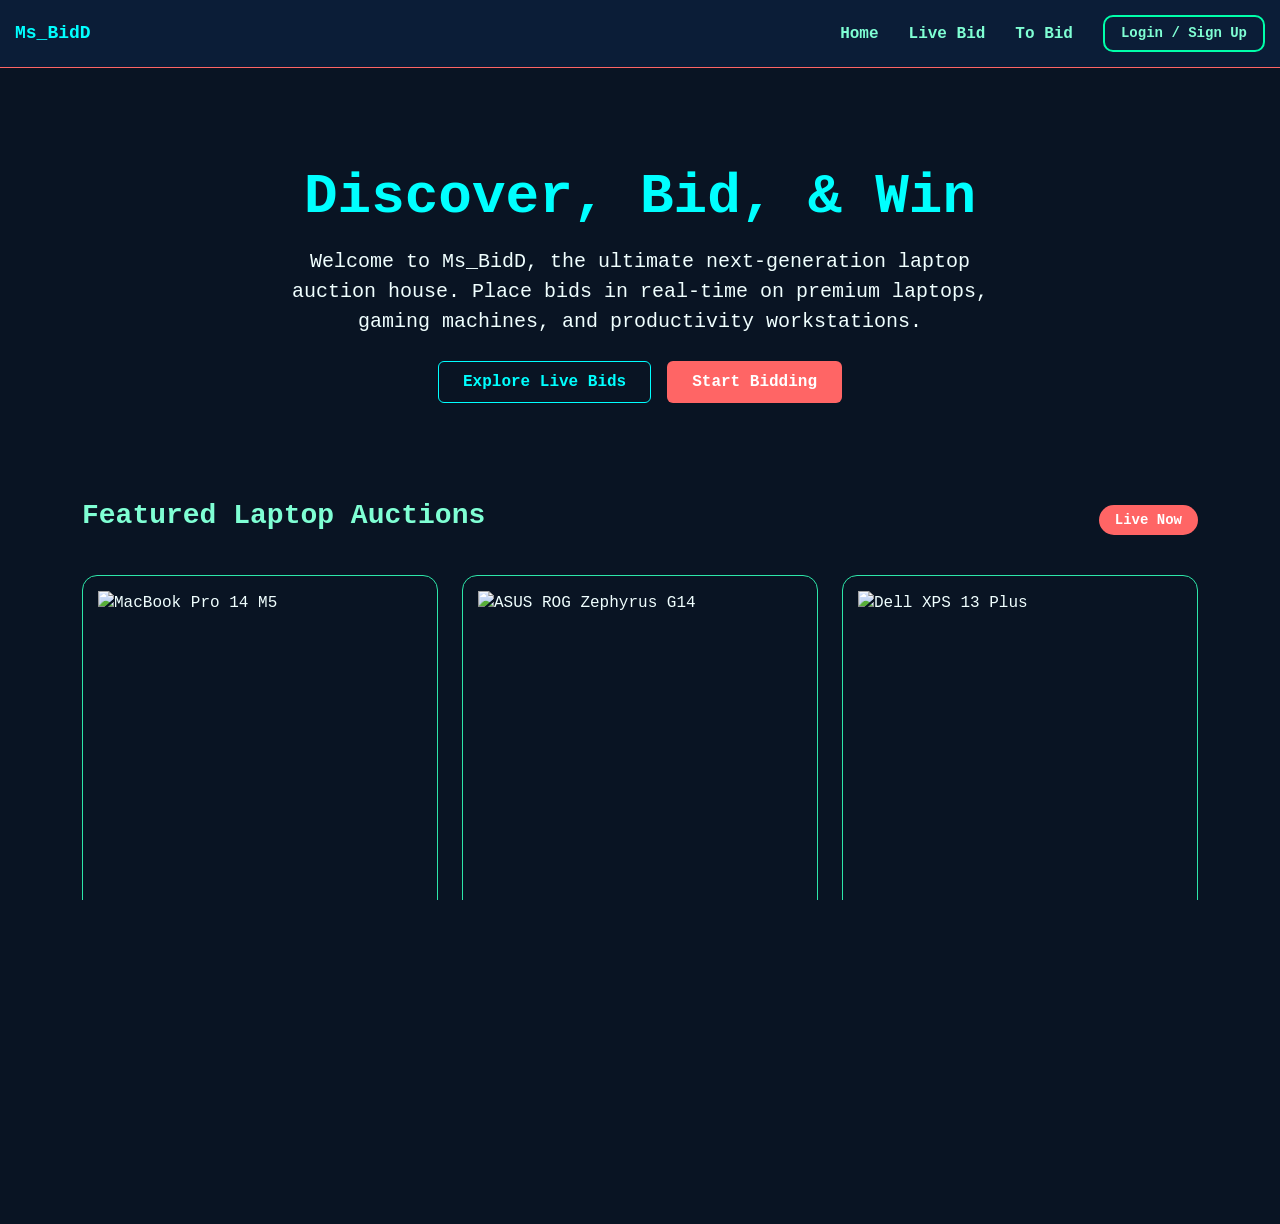
==== index.html @ 446190b3 "Update ms_bid website" ====
<!doctype html>
<html lang="en">
  <head>
    <meta charset="UTF-8" />
    <meta name="viewport" content="width=device-width, initial-scale=1.0" />

    <link
      href="https://cdn.jsdelivr.net/npm/bootstrap@5.3.3/dist/css/bootstrap.min.css"
      rel="stylesheet"
    />
    <script src="https://cdn.jsdelivr.net/npm/bootstrap@5.3.3/dist/js/bootstrap.bundle.min.js"></script>
    
    <link
      rel="stylesheet"
      href="https://cdn.jsdelivr.net/npm/bootstrap-icons@1.11.1/font/bootstrap-icons.css"
    />
    <link
      href="https://unpkg.com/boxicons@2.1.4/css/boxicons.min.css"
      rel="stylesheet"
    />
    
    <link rel="stylesheet" href="style.css" />
    <title>Ms_BidD - Home</title>
  </head>
  <body>
    
    <div class="header">
      <div class="logo">Ms_BidD</div>
      <div class="nav">
        <a href="index.html">Home</a>
        <a href="liveBid.html">Live Bid</a>
        <a href="toBid.html">To Bid</a>
        <a href="profile.html" id="profileLink" style="display: none;">Profile</a>
        <button class="auth-action-btn" id="authBtn" data-bs-toggle="modal" data-bs-target="#authModal">Login / Sign Up</button>
      </div>
    </div>

    <div class="container text-center my-5 py-5">
      <div class="row justify-content-center">
        <div class="col-md-8">
          <h1 class="display-4 fw-bold mb-3" style="color: aqua;">Discover, Bid, & Win</h1>
          <p class="lead mb-4 text-light-50" style="font-weight: 500;">
            Welcome to Ms_BidD, the ultimate next-generation laptop auction house. Place bids in real-time on premium laptops, gaming machines, and productivity workstations.
          </p>
          <div class="d-flex justify-content-center gap-3">
            <a href="liveBid.html" class="btn btn-outline-info px-4 py-2 fw-bold" style="border-color: aqua; color: aqua;">Explore Live Bids</a>
            <a href="toBid.html" class="btn px-4 py-2 fw-bold" style="background-color: #ff6565; color: white;">Start Bidding</a>
          </div>
        </div>
      </div>
    </div>

    <div class="container my-5">
      <div class="d-flex justify-content-between align-items-center mb-4">
        <h2 class="h3 fw-bold" style="color: aquamarine;">Featured Laptop Auctions</h2>
        <span class="badge rounded-pill px-3 py-2" style="background-color: #ff6565; font-size: 14px;">Live Now</span>
      </div>

      <div class="row g-4 featured-auction-grid">
        <div class="col-md-4">
          <div class="biddingCard">
            <img src="https://i.pinimg.com/736x/dd/6b/e4/dd6be478c7fcd08d5438c5f512577419.jpg" alt="MacBook Pro 14 M5">
            <div class="p-2">
              <h4 class="mt-3 text-white h5">MacBook Pro 14 M5</h4>
              <p class="text-muted small">1000GB SSD | 24GB RAM | By MSBIDD</p>
              <div class="d-flex justify-content-between align-items-center mt-3">
                <div>
                  <span class="text-secondary small d-block">Current Bid</span>
                  <strong style="color: rgb(45, 230, 169); font-size: 1.2rem;">$1,850</strong>
                </div>
                <div class="btninfo p-0">
                  <button onclick="location.href='toBid.html'" style="width: 100px;">Bid Now</button>
                </div>
              </div>
            </div>
          </div>
        </div>

        <div class="col-md-4">
          <div class="biddingCard">
            <img src="https://images.unsplash.com/photo-1496181133206-80ce9b88a853?auto=format&fit=crop&w=900&q=80" alt="ASUS ROG Zephyrus G14">
            <div class="p-2">
              <h4 class="mt-3 text-white h5">ASUS ROG Zephyrus G14</h4>
              <p class="text-muted small">1TB SSD | 32GB RAM | RTX 4070 | By GameHub</p>
              <div class="d-flex justify-content-between align-items-center mt-3">
                <div>
                  <span class="text-secondary small d-block">Current Bid</span>
                  <strong style="color: rgb(45, 230, 169); font-size: 1.2rem;">$1,450</strong>
                </div>
                <div class="btninfo p-0">
                  <button onclick="location.href='toBid.html'" style="width: 100px;">Bid Now</button>
                </div>
              </div>
            </div>
          </div>
        </div>

        <div class="col-md-4">
          <div class="biddingCard">
            <img src="https://images.unsplash.com/photo-1517336714731-489689fd1ca8?auto=format&fit=crop&w=900&q=80" alt="Dell XPS 13 Plus">
            <div class="p-2">
              <h4 class="mt-3 text-white h5">Dell XPS 13 Plus</h4>
              <p class="text-muted small">512GB SSD | 16GB RAM | OLED Touch | By TechVault</p>
              <div class="d-flex justify-content-between align-items-center mt-3">
                <div>
                  <span class="text-secondary small d-block">Current Bid</span>
                  <strong style="color: rgb(45, 230, 169); font-size: 1.2rem;">$980</strong>
                </div>
                <div class="btninfo p-0">
                  <button onclick="location.href='toBid.html'" style="width: 100px;">Bid Now</button>
                </div>
              </div>
            </div>
          </div>
        </div>
      </div>
    </div>

    <div class="modal fade" id="authModal" tabindex="-1" aria-labelledby="authModalLabel" aria-hidden="true">
      <div class="modal-dialog modal-dialog-centered">
        <div class="modal-content custom-auth-modal">
          <div class="modal-header border-0 pb-0">
            <ul class="nav nav-tabs w-100 structured-auth-tabs" id="authTabs" role="tablist">
              <li class="nav-item w-50 text-center" role="presentation">
                <button class="nav-link active w-100" id="login-tab" data-bs-toggle="tab" data-bs-target="#login-panel" type="button" role="tab">Login</button>
              </li>
              <li class="nav-item w-50 text-center" role="presentation">
                <button class="nav-link w-100" id="signup-tab" data-bs-toggle="tab" data-bs-target="#signup-panel" type="button" role="tab">Sign Up</button>
              </li>
            </ul>
            <button type="button" class="btn-close btn-close-white ms-auto" data-bs-close="modal" aria-label="Close" style="margin-top: -15px;"></button>
          </div>
          
          <div class="modal-body pt-4">
            <div class="tab-content" id="authTabsContent">
              
              <div class="tab-pane fade show active" id="login-panel" role="tabpanel">
                <form id="loginForm">
                  <div class="mb-3">
                    <label class="form-label small text-secondary fw-bold">USERNAME</label>
                    <input type="text" id="loginUser" class="form-control auth-input" placeholder="Enter username" required>
                  </div>
                  <div class="mb-4">
                    <label class="form-label small text-secondary fw-bold">PASSWORD</label>
                    <input type="password" id="loginPass" class="form-control auth-input" placeholder="Enter password" required>
                  </div>
                  <button type="submit" class="w-100 auth-submit-btn">ACCESS DASHBOARD</button>
                </form>
              </div>
              
              <div class="tab-pane fade" id="signup-panel" role="tabpanel">
                <form id="signupForm">
                  <div class="mb-3">
                    <label class="form-label small text-secondary fw-bold">CHOOSE USERNAME</label>
                    <input type="text" id="signupUser" class="form-control auth-input" placeholder="Create username" required>
                  </div>
                  <div class="mb-3">
                    <label class="form-label small text-secondary fw-bold">EMAIL ADDRESS</label>
                    <input type="email" id="signupEmail" class="form-control auth-input" placeholder="name@example.com" required>
                  </div>
                  <div class="mb-4">
                    <label class="form-label small text-secondary fw-bold">CREATE PASSWORD</label>
                    <input type="password" id="signupPass" class="form-control auth-input" placeholder="Min. 6 characters" required>
                  </div>
                  <button type="submit" class="w-100 auth-submit-btn" style="background-color: #ff6565; border-color: #ff6565;">CREATE ACCOUNT</button>
                </form>
              </div>

            </div>
          </div>
        </div>
      </div>
    </div>

    <div class="container text-center text-muted my-5 pt-5 border-top border-secondary">
      <p class="small">&copy; 2026 Ms_BidD Inc. Built with passion by a CS Innovator.</p>
    </div>

    <script>
      document.addEventListener("DOMContentLoaded", () => {
        const authBtn = document.getElementById("authBtn");
        const profileLink = document.getElementById("profileLink");
        const loginForm = document.getElementById("loginForm");
        const signupForm = document.getElementById("signupForm");
        const getUsersDB = () => JSON.parse(localStorage.getItem("usersDB")) || [];
        function updateUI() {
          const loggedInUser = localStorage.getItem("loggedInUser");
          if (loggedInUser) {
            authBtn.innerText = `Logout (${loggedInUser})`;
            authBtn.removeAttribute("data-bs-toggle");
            authBtn.style.borderColor = "#ff6565";
            authBtn.style.color = "#ff6565";
            profileLink.style.display = "flex";
          } else {
            authBtn.innerText = "Login / Sign Up";
            authBtn.setAttribute("data-bs-toggle", "modal");
            authBtn.style.borderColor = "rgb(0, 255, 170)";
            authBtn.style.color = "aquamarine";
            profileLink.style.display = "none";
          }
        }
        authBtn.addEventListener("click", (e) => {
          if (localStorage.getItem("loggedInUser")) {
            e.preventDefault();
            localStorage.removeItem("loggedInUser");
            alert("Logged out successfully!");
            window.location.reload();
          }
        });
        signupForm.addEventListener("submit", (e) => {
          e.preventDefault();
          const username = document.getElementById("signupUser").value.trim();
          const email = document.getElementById("signupEmail").value.trim();
          const password = document.getElementById("signupPass").value;

          const db = getUsersDB();
          if (db.some(user => user.username.toLowerCase() === username.toLowerCase())) {
            alert("Error: Username is already taken!");
            return;
          }
          db.push({ username, email, password });
          localStorage.setItem("usersDB", JSON.stringify(db));

          alert("Account created successfully! Switching to Login tab.");
          signupForm.reset();
          const loginTabTrigger = new bootstrap.Tab(document.getElementById('login-tab'));
          loginTabTrigger.show();
        });
        loginForm.addEventListener("submit", (e) => {
          e.preventDefault();
          const username = document.getElementById("loginUser").value.trim();
          const password = document.getElementById("loginPass").value;

          const db = getUsersDB();
          const userMatch = db.find(user => user.username.toLowerCase() === username.toLowerCase() && user.password === password);

          if (userMatch) {
            localStorage.setItem("loggedInUser", userMatch.username);
            alert(`Welcome back, ${userMatch.username}!`);
            const modalEl = document.getElementById('authModal');
            const modalInstance = bootstrap.Modal.getInstance(modalEl);
            modalInstance.hide();
            
            updateUI();
          } else {
            alert("Invalid username or password credentials. Please try again.");
          }
        });
        updateUI();
      });
      //npx localtunnel --port 5500: use this to get the ip address and paste it into the link
    </script>
  </body>
</html>
---- style.css ----
* {
    font-family: 'Courier New', Courier, monospace;
    margin: 0;
    padding: 0;
    box-sizing: border-box;
}

.card {
    background-color: transparent !important;
    border: none !important;
    box-shadow: none !important;
}

body, html {
    background-color: rgb(9, 20, 35);
    color: azure;
    overflow-y: auto;
    height: 100%;
    overflow-x: hidden;
}

.header {
    position: sticky;
    top: 0;
    z-index: 1000;
    display: flex;
    justify-content: space-between;
    align-items: center; 
    padding: 15px;
    background-color: #0b1d37;
    border-bottom: #ff6565 1px solid; 
}


.nav {
    display: flex;
    flex-direction: row;
    align-items: center;
}

.nav a {
    display: flex;
    padding-left: 15px;
    padding-right: 15px;
    color: aquamarine;
    text-decoration: none;
    transition: color 0.5s;
    font-size: 16px;
    font-weight: 800;
}

.nav a:hover {
    color: #ff6565;
}

.logo {
    color: aqua;
    font-weight: 900;
    font-size: 18px;
}

.liveAution p {
    width: 15%;
    font-weight: 800;
    font-size: 12px;
    color: #ff6565;
    border: 3px #ff6565 solid;
    border-radius: 15px;
    padding: 5px;
    text-align: center;
    text-overflow: ellipsis;
}

.visual, .detailed {
    width: 100%;
    height: auto;
    background-color: rgb(11, 29, 55);
    border-radius: 20px;
    text-align: start;
    justify-content: center;
    align-items: center;
    border: 2px solid #ff6565;
}

.detailed {
    margin-top: 15px;
    display: flex;
    justify-content: space-between;
}

.detailedInfo {
    padding: 15px;
    font-weight: 600;
}

.visual img {
    border-radius: 30px;
    padding: 20px;
    width: 100%;
    height: auto;
    max-height: 800px;
    object-fit: cover;
    transition: all 0.3s ease;
}

.visual img:hover {
    width: 90%;
}

.currentBid {
    border: #ff6565 2px solid;
    padding: 15px;
    background-color: #091423;
}   

.currentBid h3 {
    color: aquamarine;
}

.currentBid h2 {
    font-weight: 700;
    border-radius: 2px;
    padding: 5px;
    background-color: #ff6565;
}

#idk {
    padding: 20px;
}

#placingBid {
    border: #ff6565 2px solid;
    background-color: rgb(11, 29, 55);
    border-radius: 15px;
    min-height: 100vh;
    height: 100%;
}

#inputBid {
    display: flex;
    flex-direction: column;
    padding: 20px;
    border: #ff6565 1px solid;
}

#forBid input {
    background-color: rgb(9, 20, 35);
    border: #ff6565 1px solid;
    height: 5vh;
    width: 100%;
    border-radius: 10px;
    color: azure;
    padding: 2px;
}

input::-webkit-outer-spin-button,
input::-webkit-inner-spin-button {
    -webkit-appearance: none;
    margin: 0;
}

input[type=number] {
    -moz-appearance: textfield;
}

#forBid {
    display: flex;
    justify-content: space-between;
    gap: 10px;
}

#forBid button, .btninfo button {
    background-color: rgb(45, 230, 169);
    border: rgb(0, 255, 170) 1px solid;
    font-weight: 800;
    height: 5vh;
    width: 100%; 
    padding: 2px;
    border-radius: 10px;
}

#forBid button:hover, .btninfo button:hover {
    background-color: rgb(73, 140, 136);
}

.prevBid {
    padding: 20px;
}

#info {
    display: flex;
    justify-content: space-between;
    border: rgb(45, 230, 169) 1px solid;
    padding: 10px;
}

#prevAmount {
    color: rgb(45, 230, 169);
}

.biddingCard {
    margin-top: 10px;
    display: flex;
    flex-direction: column;
    border: rgb(45, 230, 169) 1px solid;
    padding: 15px;
    border-radius: 15px;
}

.biddingCard img {
    width: 100%;
    height: 300px;
    aspect-ratio: 1/1;
    object-fit: cover;
    object-position: 5%;
    transition: all 0.3s ease;
}

.featured-auction-grid .biddingCard img {
    width: 100%;
    height: 300px;
    aspect-ratio: 16/10;
    object-fit: cover;
    object-position: center;
}

.featured-auction-grid .text-muted.small {
    overflow: hidden;
    text-overflow: ellipsis;
    white-space: nowrap;
}

.btninfo {
    display: flex;
    justify-content: space-between;
    padding: 10px;
}

#containerTo {
    margin: 20px;
    display: flex;
    flex-direction: row;
    flex-wrap: wrap;
}

.displayBid {
    margin: 10px;
}

#containerTo .btninfo {
    align-items: center;
    gap: 12px;
}

#containerTo .btninfo p {
    width: 90px;
    margin: 0;
    overflow-wrap: anywhere;
}

#containerTo .btninfo button {
    flex: 1;
    min-width: 0;
}




.auth-action-btn {
    background: transparent;
    border: rgb(0, 255, 170) 2px solid;
    color: aquamarine;
    font-weight: 800;
    font-size: 14px;
    padding: 6px 16px;
    border-radius: 10px;
    cursor: pointer;
    transition: all 0.3s ease;
    margin-left: 15px;
}
.auth-action-btn:hover {
    background-color: rgba(45, 230, 169, 0.1);
    transform: translateY(-1px);
}


.custom-auth-modal {
    background-color: rgb(11, 29, 55) !important;
    border: 2px solid #ff6565 !important;
    border-radius: 20px !important;
    padding: 10px;
}


.structured-auth-tabs .nav-link {
    background: transparent !important;
    color: gray !important;
    border: none !important;
    font-weight: 800;
    font-size: 16px;
    padding-bottom: 10px;
    border-bottom: 2px solid transparent !important;
}
.structured-auth-tabs .nav-link.active {
    color: aqua !important;
    border-bottom: 2px solid aqua !important;
}


.auth-input {
    background-color: rgb(9, 20, 35) !important;
    border: 1px solid #ff6565 !important;
    border-radius: 10px !important;
    color: azure !important;
    padding: 10px 12px !important;
}
.auth-input::placeholder {
    color: rgba(240, 255, 255, 0.3);
}
.auth-input:focus {
    box-shadow: 0 0 8px rgba(0, 255, 255, 0.5) !important;
    border-color: aqua !important;
}


.auth-submit-btn {
    background-color: rgb(45, 230, 169);
    border: rgb(0, 255, 170) 1px solid;
    color: rgb(9, 20, 35);
    font-weight: 800;
    padding: 12px;
    border-radius: 10px;
    transition: all 0.3s ease;
}
.auth-submit-btn:hover {
    background-color: rgb(73, 140, 136);
    color: azure;
}



.profile-page {
    width: min(1120px, calc(100% - 32px));
    margin: 0 auto;
    padding: 36px 0 54px;
}

.profile-hero {
    display: grid;
    grid-template-columns: auto 1fr auto;
    align-items: center;
    gap: 22px;
    background-color: rgb(11, 29, 55);
    border: 1px solid rgb(45, 230, 169);
    border-radius: 15px;
    padding: 24px;
}

.profile-avatar {
    display: flex;
    align-items: center;
    justify-content: center;
    width: 86px;
    height: 86px;
    color: rgb(9, 20, 35);
    background-color: rgb(45, 230, 169);
    border: 2px solid aqua;
    border-radius: 50%;
    font-size: 28px;
    font-weight: 900;
}

.profile-heading p {
    color: #ff6565;
    font-size: 13px;
    font-weight: 900;
    letter-spacing: 1px;
    text-transform: uppercase;
}

.profile-heading h1 {
    color: aqua;
    font-size: 34px;
    font-weight: 900;
    margin: 4px 0;
}

.profile-heading span {
    color: rgba(240, 255, 255, 0.72);
    font-size: 14px;
}

.profile-action {
    color: rgb(9, 20, 35);
    background-color: rgb(45, 230, 169);
    border: 1px solid rgb(0, 255, 170);
    border-radius: 10px;
    font-weight: 900;
    min-height: 44px;
    padding: 8px 18px;
}

.profile-action:hover {
    color: azure;
    background-color: rgb(73, 140, 136);
}

.profile-stats {
    display: grid;
    grid-template-columns: repeat(4, 1fr);
    gap: 16px;
    margin: 22px 0;
}

.profile-stat-card,
.profile-panel {
    background-color: rgb(11, 29, 55);
    border: 1px solid rgba(45, 230, 169, 0.75);
    border-radius: 15px;
}

.profile-stat-card {
    padding: 18px;
}

.profile-stat-card span,
.profile-detail-row span,
.profile-bid-item span,
.profile-activity span {
    color: rgba(240, 255, 255, 0.64);
    font-size: 13px;
    font-weight: 700;
}

.profile-stat-card strong {
    display: block;
    color: rgb(45, 230, 169);
    font-size: 28px;
    line-height: 1.1;
    margin-top: 8px;
}

.profile-grid {
    display: grid;
    grid-template-columns: repeat(2, minmax(0, 1fr));
    gap: 20px;
}

.profile-panel {
    padding: 20px;
}

.profile-wide-panel {
    grid-column: 1 / -1;
}

.profile-panel-header {
    display: flex;
    justify-content: space-between;
    align-items: center;
    gap: 12px;
    border-bottom: 1px solid rgba(255, 101, 101, 0.45);
    padding-bottom: 12px;
    margin-bottom: 14px;
}

.profile-panel-header h2 {
    color: aquamarine;
    font-size: 21px;
    font-weight: 900;
}

.profile-panel-header span {
    color: azure;
    background-color: #ff6565;
    border-radius: 999px;
    font-size: 12px;
    font-weight: 900;
    padding: 5px 10px;
    white-space: nowrap;
}

.profile-detail-row,
.profile-bid-item {
    display: flex;
    justify-content: space-between;
    gap: 14px;
    border-bottom: 1px solid rgba(45, 230, 169, 0.18);
    padding: 12px 0;
}

.profile-detail-row:last-child,
.profile-bid-item:last-child {
    border-bottom: 0;
}

.profile-detail-row strong,
.profile-bid-item strong,
.profile-activity strong {
    color: azure;
}

.profile-bid-item p {
    color: rgb(45, 230, 169);
    font-weight: 900;
    margin: 0;
    white-space: nowrap;
}

.profile-activity-list {
    display: grid;
    gap: 12px;
}

.profile-activity {
    display: flex;
    align-items: flex-start;
    gap: 14px;
    background-color: rgb(9, 20, 35);
    border: 1px solid rgba(255, 101, 101, 0.4);
    border-radius: 12px;
    padding: 14px;
}

.profile-activity i {
    color: rgb(45, 230, 169);
    font-size: 22px;
    line-height: 1;
}



img {
    max-width: 100%;
}

.btninfo button,
#forBid button {
    min-height: 44px;
    height: auto;
}

#forBid input {
    min-height: 44px;
    height: auto;
    padding: 8px 12px;
}

#containerTo {
    gap: 20px;
}

#containerTo > .col-md-3 {
    flex: 0 0 calc(25% - 20px);
    max-width: calc(25% - 20px);
}

#containerTo .displayBid {
    height: 100%;
}

.featured-title-row {
    gap: 12px;
}

@media (max-width: 1199px) {
    #containerTo > .col-md-3 {
        flex-basis: calc(33.333% - 20px);
        max-width: calc(33.333% - 20px);
    }
}

@media (max-width: 991px) {
    .header {
        align-items: flex-start;
        flex-direction: column;
        gap: 12px;
    }

    .nav {
        width: 100%;
        flex-wrap: wrap;
        gap: 8px;
    }

    .nav a {
        padding: 6px 10px;
        font-size: 15px;
    }

    .auth-action-btn {
        margin-left: 0;
    }

    #containerTo > .col-md-3 {
        flex-basis: calc(50% - 20px);
        max-width: calc(50% - 20px);
    }

    #placingBid {
        min-height: auto;
    }

    .detailed {
        align-items: stretch;
        flex-direction: column;
        gap: 12px;
    }

    .currentBid {
        width: 100%;
    }

    .liveAution p {
        width: fit-content;
        min-width: 120px;
    }

    .profile-stats {
        grid-template-columns: repeat(2, 1fr);
    }

    .profile-grid {
        grid-template-columns: 1fr;
    }
}

@media (max-width: 767px) {
    .container.my-5,
    .container.text-center {
        padding-left: 18px;
        padding-right: 18px;
    }

    .display-4 {
        font-size: 2.1rem;
        line-height: 1.2;
    }

    .lead {
        font-size: 1rem;
    }

    .container.text-center .d-flex {
        flex-direction: column;
        align-items: stretch;
    }

    .container.text-center .btn {
        width: 100%;
    }

    .container.my-5 > .d-flex {
        align-items: flex-start !important;
        flex-direction: column;
    }

    .biddingCard {
        padding: 12px;
    }

    .biddingCard img {
        height: 240px;
    }

    .featured-auction-grid .biddingCard img {
        height: 240px;
    }

    #containerTo {
        margin: 14px;
        gap: 16px;
    }

    #containerTo > .col-md-3 {
        flex-basis: 100%;
        max-width: 100%;
    }

    #containerTo .displayBid {
        margin: 0;
    }

    #containerTo .btninfo {
        align-items: stretch;
        flex-direction: column;
    }

    #containerTo .btninfo p {
        width: 100%;
    }

    #idk {
        padding: 14px;
    }

    .visual,
    .detailed,
    #placingBid {
        border-radius: 14px;
    }

    .visual img {
        border-radius: 18px;
        padding: 12px;
        max-height: 420px;
    }

    .visual img:hover {
        width: 100%;
    }

    #forBid {
        flex-direction: column;
    }

    .profile-page {
        width: min(100% - 24px, 1120px);
        padding: 24px 0 40px;
    }

    .profile-hero {
        grid-template-columns: 1fr;
        justify-items: start;
        padding: 20px;
    }

    .profile-heading h1 {
        font-size: 28px;
    }

    .profile-action {
        width: 100%;
    }

    .profile-detail-row,
    .profile-bid-item {
        align-items: flex-start;
        flex-direction: column;
        gap: 4px;
    }
}

@media (max-width: 480px) {
    .header {
        padding: 12px;
    }

    .logo {
        font-size: 16px;
    }

    .nav {
        gap: 4px;
    }

    .nav a {
        font-size: 14px;
        padding: 6px 8px;
    }

    .auth-action-btn {
        width: 100%;
        padding: 8px 10px;
    }

    .display-4 {
        font-size: 1.75rem;
    }

    .biddingCard img {
        height: 210px;
    }

    .featured-auction-grid .biddingCard img {
        height: 210px;
    }

    .btninfo {
        padding: 10px 4px 2px;
    }

    #containerTo {
        margin: 12px;
    }

    .currentBid h2 {
        font-size: 1rem;
    }

    .currentBid h3 {
        font-size: 1.15rem;
    }

    .profile-stats {
        grid-template-columns: 1fr;
    }

    .profile-avatar {
        width: 72px;
        height: 72px;
        font-size: 24px;
    }

    .profile-panel {
        padding: 16px;
    }

    .profile-panel-header {
        align-items: flex-start;
        flex-direction: column;
    }
}
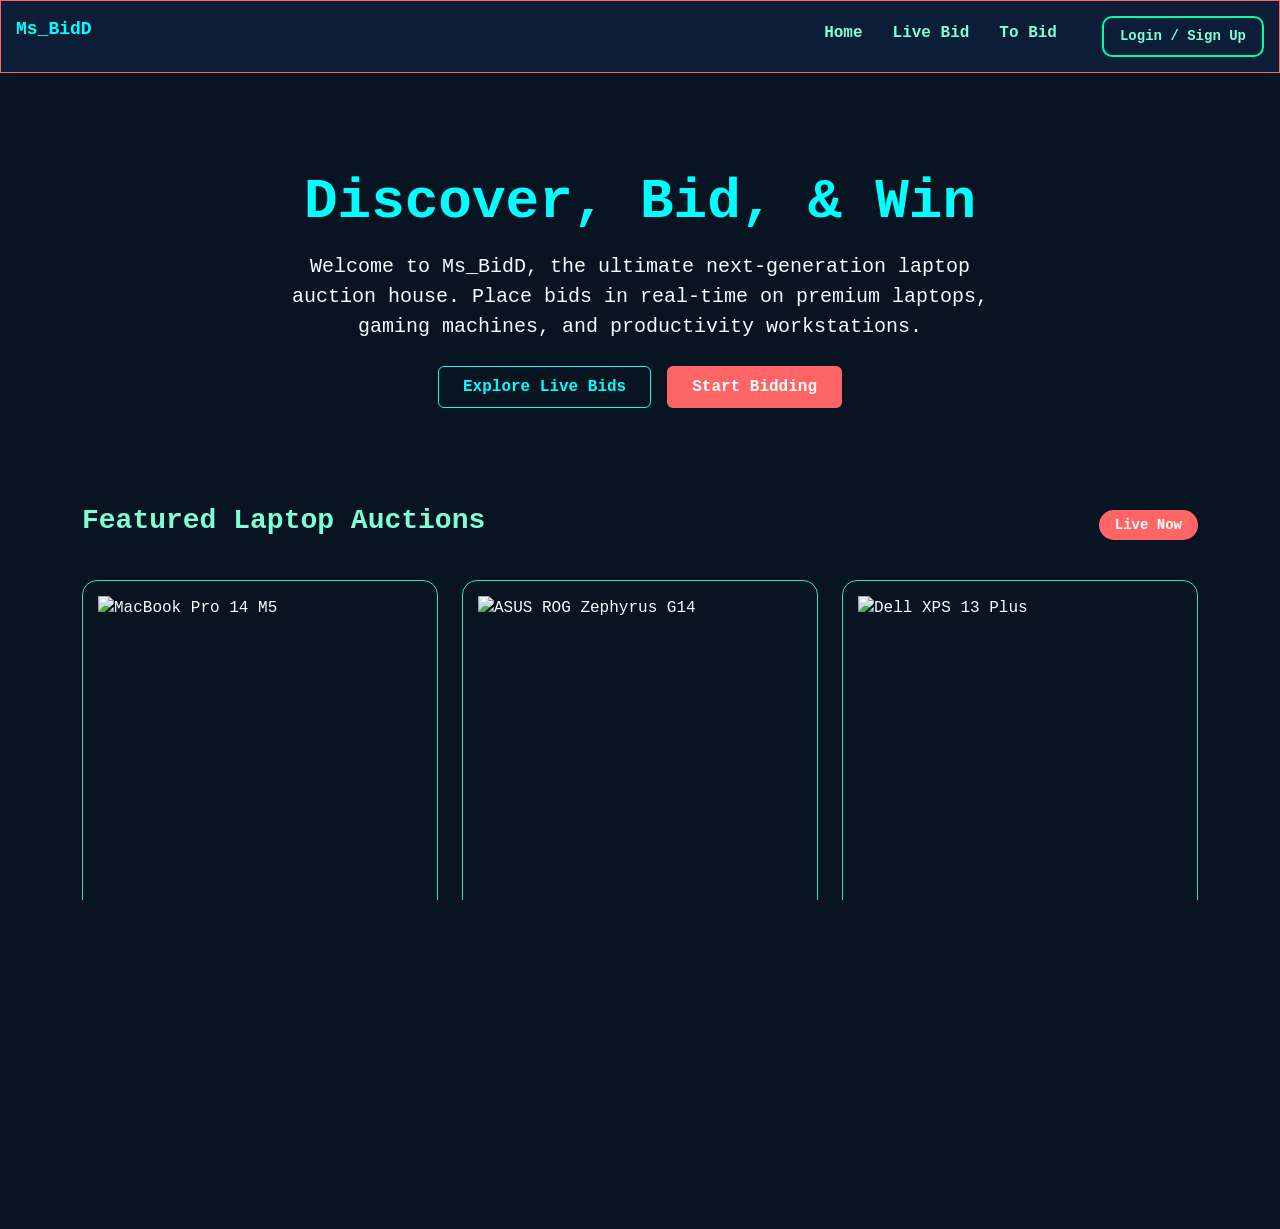
==== commit 83737942: "Add files via upload" ====
--- a/index.html
+++ b/index.html
@@ -9,7 +9,7 @@
       rel="stylesheet"
     />
     <script src="https://cdn.jsdelivr.net/npm/bootstrap@5.3.3/dist/js/bootstrap.bundle.min.js"></script>
-    
+
     <link
       rel="stylesheet"
       href="https://cdn.jsdelivr.net/npm/bootstrap-icons@1.11.1/font/bootstrap-icons.css"
@@ -18,33 +18,57 @@
       href="https://unpkg.com/boxicons@2.1.4/css/boxicons.min.css"
       rel="stylesheet"
     />
-    
+
     <link rel="stylesheet" href="style.css" />
     <title>Ms_BidD - Home</title>
   </head>
   <body>
-    
     <div class="header">
       <div class="logo">Ms_BidD</div>
       <div class="nav">
         <a href="index.html">Home</a>
         <a href="liveBid.html">Live Bid</a>
         <a href="toBid.html">To Bid</a>
-        <a href="profile.html" id="profileLink" style="display: none;">Profile</a>
-        <button class="auth-action-btn" id="authBtn" data-bs-toggle="modal" data-bs-target="#authModal">Login / Sign Up</button>
+        <a href="profile.html" id="profileLink" style="display: none"
+          >Profile</a
+        >
+        <button
+          class="auth-action-btn"
+          id="authBtn"
+          data-bs-toggle="modal"
+          data-bs-target="#authModal"
+        >
+          Login / Sign Up
+        </button>
       </div>
     </div>
 
     <div class="container text-center my-5 py-5">
       <div class="row justify-content-center">
         <div class="col-md-8">
-          <h1 class="display-4 fw-bold mb-3" style="color: aqua;">Discover, Bid, & Win</h1>
-          <p class="lead mb-4 text-light-50" style="font-weight: 500;">
-            Welcome to Ms_BidD, the ultimate next-generation laptop auction house. Place bids in real-time on premium laptops, gaming machines, and productivity workstations.
+          <h1 class="display-4 fw-bold mb-3" style="color: aqua">
+            Discover, Bid, & Win
+          </h1>
+          <p class="lead mb-4 text-light-50" style="font-weight: 500">
+            Welcome to Ms_BidD, the ultimate next-generation laptop auction
+            house. Place bids in real-time on premium laptops, gaming machines,
+            and productivity workstations.
           </p>
           <div class="d-flex justify-content-center gap-3">
-            <a href="liveBid.html" class="btn btn-outline-info px-4 py-2 fw-bold" style="border-color: aqua; color: aqua;">Explore Live Bids</a>
-            <a href="toBid.html" class="btn px-4 py-2 fw-bold" style="background-color: #ff6565; color: white;">Start Bidding</a>
+            <a
+              href="liveBid.html"
+              id="startBid"
+              class="btn btn-outline-info px-4 py-2 fw-bold"
+              style="border-color: aqua; color: aqua"
+              >Explore Live Bids</a
+            >
+            <a
+              href="toBid.html"
+              class="btn px-4 py-2 fw-bold"
+              style="background-color: #ff6565; color: white"
+              id="startBid"
+              >Start Bidding</a
+            >
           </div>
         </div>
       </div>
@@ -52,24 +76,42 @@
 
     <div class="container my-5">
       <div class="d-flex justify-content-between align-items-center mb-4">
-        <h2 class="h3 fw-bold" style="color: aquamarine;">Featured Laptop Auctions</h2>
-        <span class="badge rounded-pill px-3 py-2" style="background-color: #ff6565; font-size: 14px;">Live Now</span>
+        <h2 class="h3 fw-bold" style="color: aquamarine">
+          Featured Laptop Auctions
+        </h2>
+        <span
+          class="badge rounded-pill px-3 py-2"
+          style="background-color: #ff6565; font-size: 14px"
+          >Live Now</span
+        >
       </div>
 
       <div class="row g-4 featured-auction-grid">
         <div class="col-md-4">
           <div class="biddingCard">
-            <img src="https://i.pinimg.com/736x/dd/6b/e4/dd6be478c7fcd08d5438c5f512577419.jpg" alt="MacBook Pro 14 M5">
+            <img
+              src="https://i.pinimg.com/736x/dd/6b/e4/dd6be478c7fcd08d5438c5f512577419.jpg"
+              alt="MacBook Pro 14 M5"
+            />
             <div class="p-2">
               <h4 class="mt-3 text-white h5">MacBook Pro 14 M5</h4>
               <p class="text-muted small">1000GB SSD | 24GB RAM | By MSBIDD</p>
-              <div class="d-flex justify-content-between align-items-center mt-3">
+              <div
+                class="d-flex justify-content-between align-items-center mt-3"
+              >
                 <div>
                   <span class="text-secondary small d-block">Current Bid</span>
-                  <strong style="color: rgb(45, 230, 169); font-size: 1.2rem;">$1,850</strong>
+                  <strong style="color: rgb(45, 230, 169); font-size: 1.2rem"
+                    >$1,850</strong
+                  >
                 </div>
                 <div class="btninfo p-0">
-                  <button onclick="location.href='toBid.html'" style="width: 100px;">Bid Now</button>
+                  <button
+                    onclick="location.href = 'toBid.html'"
+                    style="width: 100px"
+                  >
+                    Bid Now
+                  </button>
                 </div>
               </div>
             </div>
@@ -78,17 +120,31 @@
 
         <div class="col-md-4">
           <div class="biddingCard">
-            <img src="https://images.unsplash.com/photo-1496181133206-80ce9b88a853?auto=format&fit=crop&w=900&q=80" alt="ASUS ROG Zephyrus G14">
+            <img
+              src="https://images.unsplash.com/photo-1496181133206-80ce9b88a853?auto=format&fit=crop&w=900&q=80"
+              alt="ASUS ROG Zephyrus G14"
+            />
             <div class="p-2">
               <h4 class="mt-3 text-white h5">ASUS ROG Zephyrus G14</h4>
-              <p class="text-muted small">1TB SSD | 32GB RAM | RTX 4070 | By GameHub</p>
-              <div class="d-flex justify-content-between align-items-center mt-3">
+              <p class="text-muted small">
+                1TB SSD | 32GB RAM | RTX 4070 | By GameHub
+              </p>
+              <div
+                class="d-flex justify-content-between align-items-center mt-3"
+              >
                 <div>
                   <span class="text-secondary small d-block">Current Bid</span>
-                  <strong style="color: rgb(45, 230, 169); font-size: 1.2rem;">$1,450</strong>
+                  <strong style="color: rgb(45, 230, 169); font-size: 1.2rem"
+                    >$1,450</strong
+                  >
                 </div>
                 <div class="btninfo p-0">
-                  <button onclick="location.href='toBid.html'" style="width: 100px;">Bid Now</button>
+                  <button
+                    onclick="location.href = 'toBid.html'"
+                    style="width: 100px"
+                  >
+                    Bid Now
+                  </button>
                 </div>
               </div>
             </div>
@@ -97,17 +153,31 @@
 
         <div class="col-md-4">
           <div class="biddingCard">
-            <img src="https://images.unsplash.com/photo-1517336714731-489689fd1ca8?auto=format&fit=crop&w=900&q=80" alt="Dell XPS 13 Plus">
+            <img
+              src="https://images.unsplash.com/photo-1517336714731-489689fd1ca8?auto=format&fit=crop&w=900&q=80"
+              alt="Dell XPS 13 Plus"
+            />
             <div class="p-2">
               <h4 class="mt-3 text-white h5">Dell XPS 13 Plus</h4>
-              <p class="text-muted small">512GB SSD | 16GB RAM | OLED Touch | By TechVault</p>
-              <div class="d-flex justify-content-between align-items-center mt-3">
+              <p class="text-muted small">
+                512GB SSD | 16GB RAM | OLED Touch | By TechVault
+              </p>
+              <div
+                class="d-flex justify-content-between align-items-center mt-3"
+              >
                 <div>
                   <span class="text-secondary small d-block">Current Bid</span>
-                  <strong style="color: rgb(45, 230, 169); font-size: 1.2rem;">$980</strong>
+                  <strong style="color: rgb(45, 230, 169); font-size: 1.2rem"
+                    >$980</strong
+                  >
                 </div>
                 <div class="btninfo p-0">
-                  <button onclick="location.href='toBid.html'" style="width: 100px;">Bid Now</button>
+                  <button
+                    onclick="location.href = 'toBid.html'"
+                    style="width: 100px"
+                  >
+                    Bid Now
+                  </button>
                 </div>
               </div>
             </div>
@@ -116,73 +186,160 @@
       </div>
     </div>
 
-    <div class="modal fade" id="authModal" tabindex="-1" aria-labelledby="authModalLabel" aria-hidden="true">
+    <div
+      class="modal fade"
+      id="authModal"
+      tabindex="-1"
+      aria-labelledby="authModalLabel"
+      aria-hidden="true"
+    >
       <div class="modal-dialog modal-dialog-centered">
         <div class="modal-content custom-auth-modal">
           <div class="modal-header border-0 pb-0">
-            <ul class="nav nav-tabs w-100 structured-auth-tabs" id="authTabs" role="tablist">
+            <ul
+              class="nav nav-tabs w-100 structured-auth-tabs"
+              id="authTabs"
+              role="tablist"
+            >
               <li class="nav-item w-50 text-center" role="presentation">
-                <button class="nav-link active w-100" id="login-tab" data-bs-toggle="tab" data-bs-target="#login-panel" type="button" role="tab">Login</button>
+                <button
+                  class="nav-link active w-100"
+                  id="login-tab"
+                  data-bs-toggle="tab"
+                  data-bs-target="#login-panel"
+                  type="button"
+                  role="tab"
+                >
+                  Login
+                </button>
               </li>
               <li class="nav-item w-50 text-center" role="presentation">
-                <button class="nav-link w-100" id="signup-tab" data-bs-toggle="tab" data-bs-target="#signup-panel" type="button" role="tab">Sign Up</button>
+                <button
+                  class="nav-link w-100"
+                  id="signup-tab"
+                  data-bs-toggle="tab"
+                  data-bs-target="#signup-panel"
+                  type="button"
+                  role="tab"
+                >
+                  Sign Up
+                </button>
               </li>
             </ul>
-            <button type="button" class="btn-close btn-close-white ms-auto" data-bs-close="modal" aria-label="Close" style="margin-top: -15px;"></button>
-          </div>
-          
+            <button
+              type="button"
+              class="btn-close btn-close-white ms-auto"
+              data-bs-close="modal"
+              aria-label="Close"
+              style="margin-top: -15px"
+              id="closebtn"
+            ></button>
+          </div>
+
           <div class="modal-body pt-4">
             <div class="tab-content" id="authTabsContent">
-              
-              <div class="tab-pane fade show active" id="login-panel" role="tabpanel">
+              <div
+                class="tab-pane fade show active"
+                id="login-panel"
+                role="tabpanel"
+              >
                 <form id="loginForm">
                   <div class="mb-3">
-                    <label class="form-label small text-secondary fw-bold">USERNAME</label>
-                    <input type="text" id="loginUser" class="form-control auth-input" placeholder="Enter username" required>
+                    <label class="form-label small text-secondary fw-bold"
+                      >USERNAME</label
+                    >
+                    <input
+                      type="text"
+                      id="loginUser"
+                      class="form-control auth-input"
+                      placeholder="Enter username"
+                      required
+                    />
                   </div>
                   <div class="mb-4">
-                    <label class="form-label small text-secondary fw-bold">PASSWORD</label>
-                    <input type="password" id="loginPass" class="form-control auth-input" placeholder="Enter password" required>
+                    <label class="form-label small text-secondary fw-bold"
+                      >PASSWORD</label
+                    >
+                    <input
+                      type="password"
+                      id="loginPass"
+                      class="form-control auth-input"
+                      placeholder="Enter password"
+                      required
+                    />
                   </div>
-                  <button type="submit" class="w-100 auth-submit-btn">ACCESS DASHBOARD</button>
+                  <button type="submit" class="w-100 auth-submit-btn">
+                    ACCESS DASHBOARD
+                  </button>
                 </form>
               </div>
-              
+
               <div class="tab-pane fade" id="signup-panel" role="tabpanel">
                 <form id="signupForm">
                   <div class="mb-3">
-                    <label class="form-label small text-secondary fw-bold">CHOOSE USERNAME</label>
-                    <input type="text" id="signupUser" class="form-control auth-input" placeholder="Create username" required>
+                    <label class="form-label small text-secondary fw-bold"
+                      >CHOOSE USERNAME</label
+                    >
+                    <input
+                      type="text"
+                      id="signupUser"
+                      class="form-control auth-input"
+                      placeholder="Create username"
+                      required
+                    />
                   </div>
                   <div class="mb-3">
-                    <label class="form-label small text-secondary fw-bold">EMAIL ADDRESS</label>
-                    <input type="email" id="signupEmail" class="form-control auth-input" placeholder="name@example.com" required>
+                    <label class="form-label small text-secondary fw-bold"
+                      >EMAIL ADDRESS</label
+                    >
+                    <input
+                      type="email"
+                      id="signupEmail"
+                      class="form-control auth-input"
+                      placeholder="name@example.com"
+                      required
+                    />
                   </div>
                   <div class="mb-4">
-                    <label class="form-label small text-secondary fw-bold">CREATE PASSWORD</label>
-                    <input type="password" id="signupPass" class="form-control auth-input" placeholder="Min. 6 characters" required>
+                    <label class="form-label small text-secondary fw-bold"
+                      >CREATE PASSWORD</label
+                    >
+                    <input
+                      type="password"
+                      id="signupPass"
+                      class="form-control auth-input"
+                      placeholder="Min. 6 characters"
+                      required
+                    />
                   </div>
-                  <button type="submit" class="w-100 auth-submit-btn" style="background-color: #ff6565; border-color: #ff6565;">CREATE ACCOUNT</button>
+                  <button type="submit" class="w-100 auth-submit-btn">
+                    CREATE ACCOUNT
+                  </button>
                 </form>
               </div>
-
             </div>
           </div>
         </div>
       </div>
     </div>
 
-    <div class="container text-center text-muted my-5 pt-5 border-top border-secondary">
-      <p class="small">&copy; 2026 Ms_BidD Inc. Built with passion by a CS Innovator.</p>
+    <div
+      class="container text-center text-muted my-5 pt-5 border-top border-secondary"
+    >
+      <p class="small">
+        &copy; 2026 Ms_BidD Inc. Built with passion by a CS Innovator.
+      </p>
     </div>
 
     <script>
       document.addEventListener("DOMContentLoaded", () => {
         const authBtn = document.getElementById("authBtn");
         const profileLink = document.getElementById("profileLink");
+        const closebtn = document.getElementById("closebtn");
         const loginForm = document.getElementById("loginForm");
         const signupForm = document.getElementById("signupForm");
-        const getUsersDB = () => JSON.parse(localStorage.getItem("usersDB")) || [];
+        const getUsersDB = () =>
+          JSON.parse(localStorage.getItem("usersDB")) || [];
         function updateUI() {
           const loggedInUser = localStorage.getItem("loggedInUser");
           if (loggedInUser) {
@@ -214,7 +371,11 @@
           const password = document.getElementById("signupPass").value;
 
           const db = getUsersDB();
-          if (db.some(user => user.username.toLowerCase() === username.toLowerCase())) {
+          if (
+            db.some(
+              (user) => user.username.toLowerCase() === username.toLowerCase(),
+            )
+          ) {
             alert("Error: Username is already taken!");
             return;
           }
@@ -223,7 +384,9 @@
 
           alert("Account created successfully! Switching to Login tab.");
           signupForm.reset();
-          const loginTabTrigger = new bootstrap.Tab(document.getElementById('login-tab'));
+          const loginTabTrigger = new bootstrap.Tab(
+            document.getElementById("login-tab"),
+          );
           loginTabTrigger.show();
         });
         loginForm.addEventListener("submit", (e) => {
@@ -232,24 +395,33 @@
           const password = document.getElementById("loginPass").value;
 
           const db = getUsersDB();
-          const userMatch = db.find(user => user.username.toLowerCase() === username.toLowerCase() && user.password === password);
+          const userMatch = db.find(
+            (user) =>
+              user.username.toLowerCase() === username.toLowerCase() &&
+              user.password === password,
+          );
 
           if (userMatch) {
             localStorage.setItem("loggedInUser", userMatch.username);
             alert(`Welcome back, ${userMatch.username}!`);
-            const modalEl = document.getElementById('authModal');
+            const modalEl = document.getElementById("authModal");
             const modalInstance = bootstrap.Modal.getInstance(modalEl);
             modalInstance.hide();
-            
+
             updateUI();
           } else {
-            alert("Invalid username or password credentials. Please try again.");
+            alert(
+              "Invalid username or password credentials. Please try again.",
+            );
           }
         });
         updateUI();
+        closebtn.addEventListener("click", function () {
+          const modalEl = document.getElementById("authModal");
+          const modalInstance = bootstrap.Modal.getInstance(modalEl);
+          modalInstance.hide();
+        });
       });
-      //npx localtunnel --port 5500: use this to get the ip address and paste it into the link
     </script>
   </body>
 </html>
-
--- a/style.css
+++ b/style.css
@@ -11,45 +11,39 @@
     box-shadow: none !important;
 }
 
-body, html {
+body,html{
     background-color: rgb(9, 20, 35);
     color: azure;
-    overflow-y: auto;
+    overflow-y: auto; /* or visible */
     height: 100%;
     overflow-x: hidden;
 }
 
-.header {
-    position: sticky;
-    top: 0;
-    z-index: 1000;
+.header{
+      position: sticky;
+  top: 0;
+  z-index: 1000;
     display: flex;
     justify-content: space-between;
-    align-items: center; 
     padding: 15px;
     background-color: #0b1d37;
-    border-bottom: #ff6565 1px solid; 
-}
-
-
-.nav {
-    display: flex;
-    flex-direction: row;
-    align-items: center;
-}
-
-.nav a {
-    display: flex;
-    padding-left: 15px;
-    padding-right: 15px;
+    border: #ff6565 1px solid;
+}
+.nav a{
+    display: flex;
+    justify-content: space-between;
+    text-align: center;
+    padding-right: 30px;
+    margin-top: 5px;
+
     color: aquamarine;
     text-decoration: none;
     transition: color 0.5s;
     font-size: 16px;
     font-weight: 800;
-}
-
-.nav a:hover {
+
+}
+.nav a:hover{
     color: #ff6565;
 }
 
@@ -58,7 +52,10 @@
     font-weight: 900;
     font-size: 18px;
 }
-
+#startBid:hover {
+   transform: scale(1.05);
+
+}
 .liveAution p {
     width: 15%;
     font-weight: 800;
@@ -80,12 +77,17 @@
     justify-content: center;
     align-items: center;
     border: 2px solid #ff6565;
+
 }
 
 .detailed {
     margin-top: 15px;
     display: flex;
     justify-content: space-between;
+    font-family: Verdana, Geneva, Tahoma, sans-serif;
+}
+.detailed p{
+    font-family: monospace;
 }
 
 .detailedInfo {
@@ -180,7 +182,7 @@
 }
 
 #forBid button:hover, .btninfo button:hover {
-    background-color: rgb(73, 140, 136);
+    background-color: rgb(98, 255, 245);
 }
 
 .prevBid {
@@ -268,18 +270,18 @@
 
 .auth-action-btn {
     background: transparent;
-    border: rgb(0, 255, 170) 2px solid;
+    border: #00ffaa 2px solid;
     color: aquamarine;
     font-weight: 800;
     font-size: 14px;
-    padding: 6px 16px;
+    padding: 8px 16px;
     border-radius: 10px;
     cursor: pointer;
     transition: all 0.3s ease;
     margin-left: 15px;
 }
 .auth-action-btn:hover {
-    background-color: rgba(45, 230, 169, 0.1);
+    background-color: rgba(0, 0, 0, 0.1);
     transform: translateY(-1px);
 }
 
@@ -294,7 +296,7 @@
 
 .structured-auth-tabs .nav-link {
     background: transparent !important;
-    color: gray !important;
+    color: rgb(108, 145, 156) !important;
     border: none !important;
     font-weight: 800;
     font-size: 16px;
@@ -309,23 +311,23 @@
 
 .auth-input {
     background-color: rgb(9, 20, 35) !important;
-    border: 1px solid #ff6565 !important;
+    border: 1px solid #00ffaa    !important;
     border-radius: 10px !important;
     color: azure !important;
     padding: 10px 12px !important;
 }
 .auth-input::placeholder {
-    color: rgba(240, 255, 255, 0.3);
+    color: rgba(240, 255, 250, 0.3);
 }
 .auth-input:focus {
-    box-shadow: 0 0 8px rgba(0, 255, 255, 0.5) !important;
-    border-color: aqua !important;
+    box-shadow: 0 0 8px rgba(0, 255, 170, 0.5) !important;
+    border-color: #00ffaa !important;
 }
 
 
 .auth-submit-btn {
     background-color: rgb(45, 230, 169);
-    border: rgb(0, 255, 170) 1px solid;
+    border: #00ffaa 1px solid;
     color: rgb(9, 20, 35);
     font-weight: 800;
     padding: 12px;
@@ -333,8 +335,11 @@
     transition: all 0.3s ease;
 }
 .auth-submit-btn:hover {
-    background-color: rgb(73, 140, 136);
-    color: azure;
+    background-color: #00ffaa ;
+    transform: translateY(-1px) scale(1.02);
+    color: rgb(0, 0, 0);
+    transition: all 0.3s ease;
+    border: black 3px solid;
 }
 
 
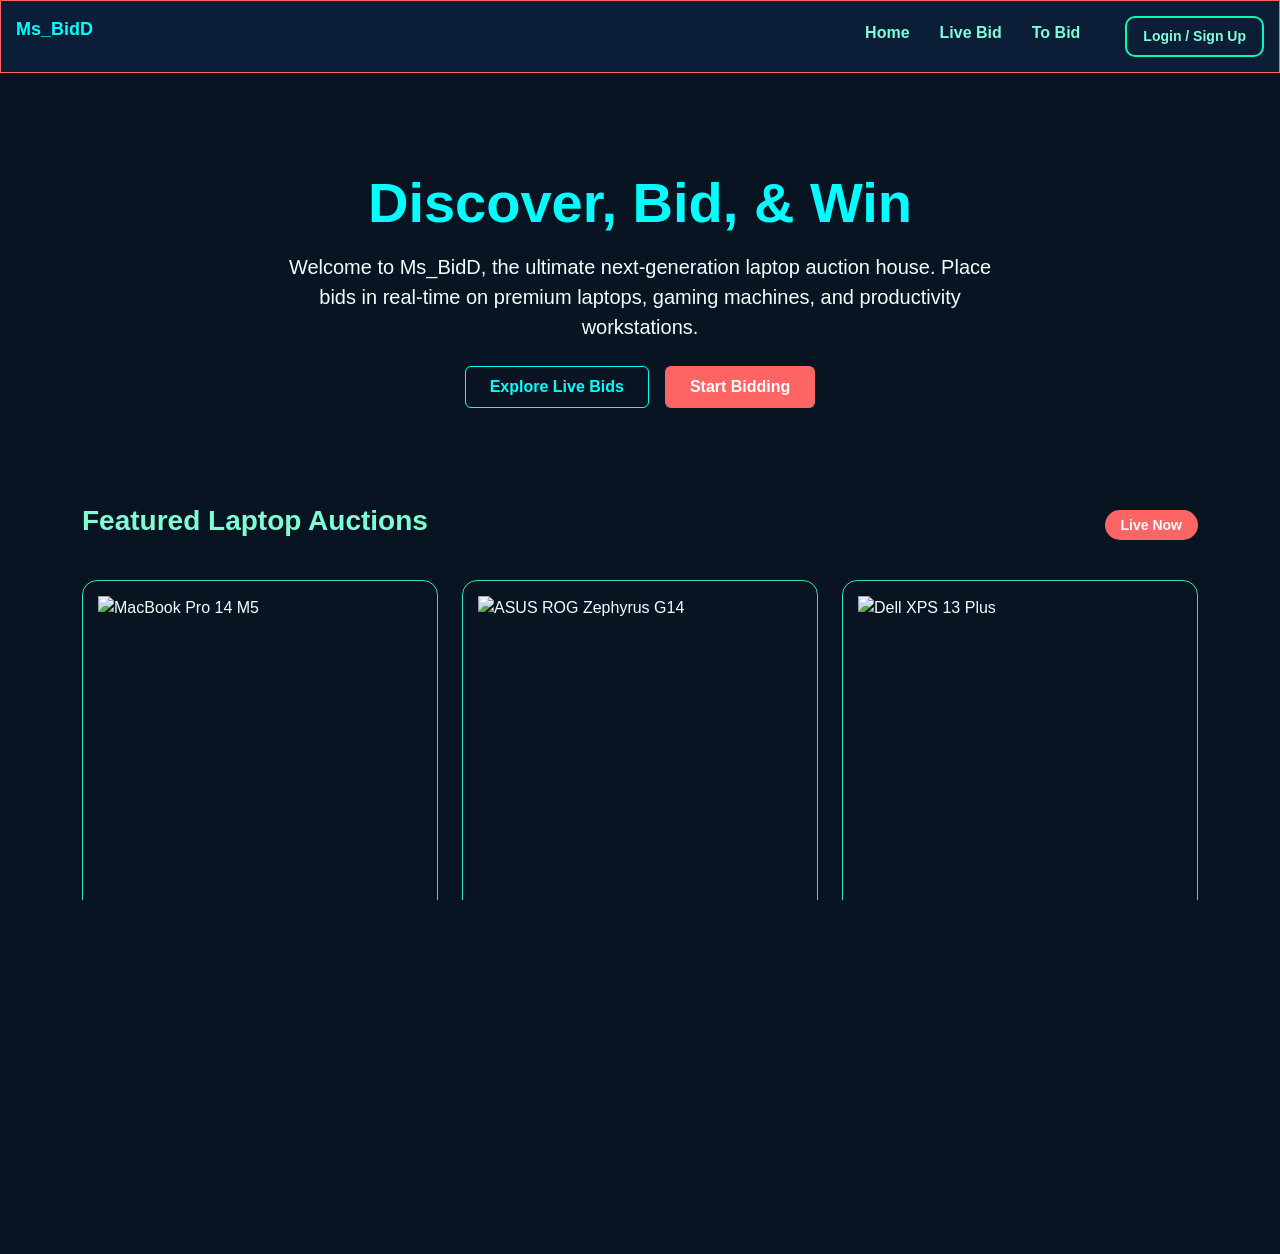
==== commit 98cca012: "Add files via upload" ====
--- a/index.html
+++ b/index.html
@@ -1,386 +1,272 @@
 <!doctype html>
 <html lang="en">
-  <head>
-    <meta charset="UTF-8" />
-    <meta name="viewport" content="width=device-width, initial-scale=1.0" />
-
-    <link
-      href="https://cdn.jsdelivr.net/npm/bootstrap@5.3.3/dist/css/bootstrap.min.css"
-      rel="stylesheet"
-    />
-    <script src="https://cdn.jsdelivr.net/npm/bootstrap@5.3.3/dist/js/bootstrap.bundle.min.js"></script>
-
-    <link
-      rel="stylesheet"
-      href="https://cdn.jsdelivr.net/npm/bootstrap-icons@1.11.1/font/bootstrap-icons.css"
-    />
-    <link
-      href="https://unpkg.com/boxicons@2.1.4/css/boxicons.min.css"
-      rel="stylesheet"
-    />
-
-    <link rel="stylesheet" href="style.css" />
-    <title>Ms_BidD - Home</title>
-  </head>
-  <body>
-    <div class="header">
-      <div class="logo">Ms_BidD</div>
-      <div class="nav">
-        <a href="index.html">Home</a>
-        <a href="liveBid.html">Live Bid</a>
-        <a href="toBid.html">To Bid</a>
-        <a href="profile.html" id="profileLink" style="display: none"
-          >Profile</a
-        >
-        <button
-          class="auth-action-btn"
-          id="authBtn"
-          data-bs-toggle="modal"
-          data-bs-target="#authModal"
-        >
-          Login / Sign Up
-        </button>
-      </div>
-    </div>
-
-    <div class="container text-center my-5 py-5">
-      <div class="row justify-content-center">
-        <div class="col-md-8">
-          <h1 class="display-4 fw-bold mb-3" style="color: aqua">
-            Discover, Bid, & Win
-          </h1>
-          <p class="lead mb-4 text-light-50" style="font-weight: 500">
-            Welcome to Ms_BidD, the ultimate next-generation laptop auction
-            house. Place bids in real-time on premium laptops, gaming machines,
-            and productivity workstations.
-          </p>
-          <div class="d-flex justify-content-center gap-3">
-            <a
-              href="liveBid.html"
-              id="startBid"
-              class="btn btn-outline-info px-4 py-2 fw-bold"
-              style="border-color: aqua; color: aqua"
-              >Explore Live Bids</a
-            >
-            <a
-              href="toBid.html"
-              class="btn px-4 py-2 fw-bold"
-              style="background-color: #ff6565; color: white"
-              id="startBid"
-              >Start Bidding</a
-            >
+
+<head>
+  <meta charset="UTF-8" />
+  <meta name="viewport" content="width=device-width, initial-scale=1.0" />
+
+  <link href="https://cdn.jsdelivr.net/npm/bootstrap@5.3.3/dist/css/bootstrap.min.css" rel="stylesheet" />
+  <script src="https://cdn.jsdelivr.net/npm/bootstrap@5.3.3/dist/js/bootstrap.bundle.min.js"></script>
+
+  <link rel="stylesheet" href="https://cdn.jsdelivr.net/npm/bootstrap-icons@1.11.1/font/bootstrap-icons.css" />
+  <link href="https://unpkg.com/boxicons@2.1.4/css/boxicons.min.css" rel="stylesheet" />
+
+  <link rel="stylesheet" href="style.css" />
+  <title>Ms_BidD - Home</title>
+</head>
+
+<body>
+  <div class="header">
+    <div class="logo">Ms_BidD</div>
+    <div class="nav">
+      <a href="index.html">Home</a>
+      <a href="liveBid.php">Live Bid</a>
+      <a href="toBid.html">To Bid</a>
+      <a href="profile.html" id="profileLink" style="display: none">Profile</a>
+      <button class="auth-action-btn" id="authBtn" data-bs-toggle="modal" data-bs-target="#authModal">
+        Login / Sign Up
+      </button>
+    </div>
+  </div>
+
+  <div class="container text-center my-5 py-5">
+    <div class="row justify-content-center">
+      <div class="col-md-8">
+        <h1 class="display-4 fw-bold mb-3" style="color: aqua">
+          Discover, Bid, & Win
+        </h1>
+        <p class="lead mb-4 text-light-50" style="font-weight: 500">
+          Welcome to Ms_BidD, the ultimate next-generation laptop auction
+          house. Place bids in real-time on premium laptops, gaming machines,
+          and productivity workstations.
+        </p>
+        <div class="d-flex justify-content-center gap-3">
+          <a href="liveBid.php" id="startBid" class="btn btn-outline-info px-4 py-2 fw-bold"
+            style="border-color: aqua; color: aqua">Explore Live Bids</a>
+          <a href="toBid.html" class="btn px-4 py-2 fw-bold" style="background-color: #ff6565; color: white"
+            id="startBid">Start Bidding</a>
+        </div>
+      </div>
+    </div>
+  </div>
+
+  <div class="container my-5">
+    <div class="d-flex justify-content-between align-items-center mb-4">
+      <h2 class="h3 fw-bold" style="color: aquamarine">
+        Featured Laptop Auctions
+      </h2>
+      <span class="badge rounded-pill px-3 py-2" style="background-color: #ff6565; font-size: 14px">Live Now</span>
+    </div>
+
+    <div class="row g-4 featured-auction-grid">
+      <div class="col-md-4">
+        <div class="biddingCard">
+          <img src="https://i.pinimg.com/736x/dd/6b/e4/dd6be478c7fcd08d5438c5f512577419.jpg" alt="MacBook Pro 14 M5" />
+          <div class="p-2">
+            <h4 class="mt-3 text-white h5">MacBook Pro 14 M5</h4>
+            <p class="gridCardtext">1000GB SSD | 24GB RAM | By MSBIDD</p>
+            <div class="d-flex justify-content-between align-items-center mt-3">
+              <div>
+                <span class="text-secondary small d-block">Current Bid</span>
+                <strong style="color: rgb(45, 230, 169); font-size: 1.2rem">$1,850</strong>
+              </div>
+              <div class="btninfo p-0">
+                <button onclick="location.href = 'toBid.html'" style="width: 100px">
+                  Bid Now
+                </button>
+              </div>
+            </div>
           </div>
         </div>
       </div>
-    </div>
-
-    <div class="container my-5">
-      <div class="d-flex justify-content-between align-items-center mb-4">
-        <h2 class="h3 fw-bold" style="color: aquamarine">
-          Featured Laptop Auctions
-        </h2>
-        <span
-          class="badge rounded-pill px-3 py-2"
-          style="background-color: #ff6565; font-size: 14px"
-          >Live Now</span
-        >
-      </div>
-
-      <div class="row g-4 featured-auction-grid">
-        <div class="col-md-4">
-          <div class="biddingCard">
-            <img
-              src="https://i.pinimg.com/736x/dd/6b/e4/dd6be478c7fcd08d5438c5f512577419.jpg"
-              alt="MacBook Pro 14 M5"
-            />
-            <div class="p-2">
-              <h4 class="mt-3 text-white h5">MacBook Pro 14 M5</h4>
-              <p class="text-muted small">1000GB SSD | 24GB RAM | By MSBIDD</p>
-              <div
-                class="d-flex justify-content-between align-items-center mt-3"
-              >
-                <div>
-                  <span class="text-secondary small d-block">Current Bid</span>
-                  <strong style="color: rgb(45, 230, 169); font-size: 1.2rem"
-                    >$1,850</strong
-                  >
-                </div>
-                <div class="btninfo p-0">
-                  <button
-                    onclick="location.href = 'toBid.html'"
-                    style="width: 100px"
-                  >
-                    Bid Now
-                  </button>
-                </div>
+
+      <div class="col-md-4">
+        <div class="biddingCard">
+          <img src="https://i.pinimg.com/1200x/d3/3e/57/d33e570501f34c8924b9239bf9618d28.jpg"
+            alt="ASUS ROG Zephyrus G14" />
+          <div class="p-2">
+            <h4 class="mt-3 text-white h5">ASUS ROG Zephyrus G14</h4>
+            <p class="gridCardtext">
+              1TB SSD | 32GB RAM | RTX 4070 | By GameHub
+            </p>
+            <div class="d-flex justify-content-between align-items-center mt-3">
+              <div>
+                <span class="text-secondary small d-block">Current Bid</span>
+                <strong style="color: rgb(45, 230, 169); font-size: 1.2rem">$1,450</strong>
+              </div>
+              <div class="btninfo p-0">
+                <button onclick="location.href = 'toBid.html'" style="width: 100px">
+                  Bid Now
+                </button>
               </div>
             </div>
           </div>
         </div>
-
-        <div class="col-md-4">
-          <div class="biddingCard">
-            <img
-              src="https://images.unsplash.com/photo-1496181133206-80ce9b88a853?auto=format&fit=crop&w=900&q=80"
-              alt="ASUS ROG Zephyrus G14"
-            />
-            <div class="p-2">
-              <h4 class="mt-3 text-white h5">ASUS ROG Zephyrus G14</h4>
-              <p class="text-muted small">
-                1TB SSD | 32GB RAM | RTX 4070 | By GameHub
-              </p>
-              <div
-                class="d-flex justify-content-between align-items-center mt-3"
-              >
-                <div>
-                  <span class="text-secondary small d-block">Current Bid</span>
-                  <strong style="color: rgb(45, 230, 169); font-size: 1.2rem"
-                    >$1,450</strong
-                  >
-                </div>
-                <div class="btninfo p-0">
-                  <button
-                    onclick="location.href = 'toBid.html'"
-                    style="width: 100px"
-                  >
-                    Bid Now
-                  </button>
-                </div>
+      </div>
+
+      <div class="col-md-4">
+        <div class="biddingCard">
+          <img src="https://i.pinimg.com/736x/19/59/5d/19595dede86ed3a1136a698fb39b4333.jpg" alt="Dell XPS 13 Plus" />
+          <div class="p-2">
+            <h4 class="mt-3 text-white h5">Dell XPS 13 Plus</h4>
+            <p class="gridCardtext">
+              512GB SSD | 16GB RAM | OLED Touch | By TechVault
+            </p>
+            <div class="d-flex justify-content-between align-items-center mt-3">
+              <div>
+                <span class="text-secondary small d-block">Current Bid</span>
+                <strong style="color: rgb(45, 230, 169); font-size: 1.2rem">$980</strong>
+              </div>
+              <div class="btninfo p-0">
+                <button onclick="location.href = 'toBid.html'" style="width: 100px">
+                  Bid Now
+                </button>
               </div>
             </div>
           </div>
         </div>
-
-        <div class="col-md-4">
-          <div class="biddingCard">
-            <img
-              src="https://images.unsplash.com/photo-1517336714731-489689fd1ca8?auto=format&fit=crop&w=900&q=80"
-              alt="Dell XPS 13 Plus"
-            />
-            <div class="p-2">
-              <h4 class="mt-3 text-white h5">Dell XPS 13 Plus</h4>
-              <p class="text-muted small">
-                512GB SSD | 16GB RAM | OLED Touch | By TechVault
-              </p>
-              <div
-                class="d-flex justify-content-between align-items-center mt-3"
-              >
-                <div>
-                  <span class="text-secondary small d-block">Current Bid</span>
-                  <strong style="color: rgb(45, 230, 169); font-size: 1.2rem"
-                    >$980</strong
-                  >
-                </div>
-                <div class="btninfo p-0">
-                  <button
-                    onclick="location.href = 'toBid.html'"
-                    style="width: 100px"
-                  >
-                    Bid Now
-                  </button>
-                </div>
-              </div>
+      </div>
+    </div>
+  </div>
+
+  <div class="modal fade" id="authModal" tabindex="-1" aria-labelledby="authModalLabel" aria-hidden="true">
+    <div class="modal-dialog modal-dialog-centered">
+      <div class="modal-content custom-auth-modal">
+        <div class="modal-header border-0 pb-0">
+          <ul class="nav nav-tabs w-100 structured-auth-tabs" id="authTabs" role="tablist">
+            <li class="nav-item w-50 text-center" role="presentation">
+              <button class="nav-link active w-100" id="login-tab" data-bs-toggle="tab" data-bs-target="#login-panel"
+                type="button" role="tab">
+                Login
+              </button>
+            </li>
+            <li class="nav-item w-50 text-center" role="presentation">
+              <button class="nav-link w-100" id="signup-tab" data-bs-toggle="tab" data-bs-target="#signup-panel"
+                type="button" role="tab">
+                Sign Up
+              </button>
+            </li>
+          </ul>
+          <button type="button" class="btn-close btn-close-white ms-auto" data-bs-close="modal" aria-label="Close"
+            style="margin-top: -15px" id="closebtn"></button>
+        </div>
+
+        <div class="modal-body pt-4">
+          <div class="tab-content" id="authTabsContent">
+            <div class="tab-pane fade show active" id="login-panel" role="tabpanel">
+              <form id="loginForm">
+                <div class="mb-3">
+                  <label class="form-label small text-secondary fw-bold">USERNAME</label>
+                  <input type="text" id="loginUser" class="form-control auth-input" placeholder="Enter username"
+                    required />
+                </div>
+                <div class="mb-4">
+                  <label class="form-label small text-secondary fw-bold">PASSWORD</label>
+                  <input type="password" id="loginPass" class="form-control auth-input" placeholder="Enter password"
+                    required />
+                </div>
+                <button type="submit" class="w-100 auth-submit-btn">
+                  ACCESS DASHBOARD
+                </button>
+              </form>
+            </div>
+
+            <div class="tab-pane fade" id="signup-panel" role="tabpanel">
+              <form id="signupForm">
+                <div class="mb-3">
+                  <label class="form-label small text-secondary fw-bold">CHOOSE USERNAME</label>
+                  <input type="text" id="signupUser" class="form-control auth-input" placeholder="Create username"
+                    required />
+                </div>
+                <div class="mb-3">
+                  <label class="form-label small text-secondary fw-bold">EMAIL ADDRESS</label>
+                  <input type="email" id="signupEmail" class="form-control auth-input" placeholder="name@example.com"
+                    required />
+                </div>
+                <div class="mb-4">
+                  <label class="form-label small text-secondary fw-bold">CREATE PASSWORD</label>
+                  <input type="password" id="signupPass" class="form-control auth-input" placeholder="Min. 6 characters"
+                    required />
+                </div>
+                <button type="submit" class="w-100 auth-submit-btn">
+                  CREATE ACCOUNT
+                </button>
+              </form>
             </div>
           </div>
         </div>
       </div>
     </div>
-
-    <div
-      class="modal fade"
-      id="authModal"
-      tabindex="-1"
-      aria-labelledby="authModalLabel"
-      aria-hidden="true"
-    >
-      <div class="modal-dialog modal-dialog-centered">
-        <div class="modal-content custom-auth-modal">
-          <div class="modal-header border-0 pb-0">
-            <ul
-              class="nav nav-tabs w-100 structured-auth-tabs"
-              id="authTabs"
-              role="tablist"
-            >
-              <li class="nav-item w-50 text-center" role="presentation">
-                <button
-                  class="nav-link active w-100"
-                  id="login-tab"
-                  data-bs-toggle="tab"
-                  data-bs-target="#login-panel"
-                  type="button"
-                  role="tab"
-                >
-                  Login
-                </button>
-              </li>
-              <li class="nav-item w-50 text-center" role="presentation">
-                <button
-                  class="nav-link w-100"
-                  id="signup-tab"
-                  data-bs-toggle="tab"
-                  data-bs-target="#signup-panel"
-                  type="button"
-                  role="tab"
-                >
-                  Sign Up
-                </button>
-              </li>
-            </ul>
-            <button
-              type="button"
-              class="btn-close btn-close-white ms-auto"
-              data-bs-close="modal"
-              aria-label="Close"
-              style="margin-top: -15px"
-              id="closebtn"
-            ></button>
-          </div>
-
-          <div class="modal-body pt-4">
-            <div class="tab-content" id="authTabsContent">
-              <div
-                class="tab-pane fade show active"
-                id="login-panel"
-                role="tabpanel"
-              >
-                <form id="loginForm">
-                  <div class="mb-3">
-                    <label class="form-label small text-secondary fw-bold"
-                      >USERNAME</label
-                    >
-                    <input
-                      type="text"
-                      id="loginUser"
-                      class="form-control auth-input"
-                      placeholder="Enter username"
-                      required
-                    />
-                  </div>
-                  <div class="mb-4">
-                    <label class="form-label small text-secondary fw-bold"
-                      >PASSWORD</label
-                    >
-                    <input
-                      type="password"
-                      id="loginPass"
-                      class="form-control auth-input"
-                      placeholder="Enter password"
-                      required
-                    />
-                  </div>
-                  <button type="submit" class="w-100 auth-submit-btn">
-                    ACCESS DASHBOARD
-                  </button>
-                </form>
-              </div>
-
-              <div class="tab-pane fade" id="signup-panel" role="tabpanel">
-                <form id="signupForm">
-                  <div class="mb-3">
-                    <label class="form-label small text-secondary fw-bold"
-                      >CHOOSE USERNAME</label
-                    >
-                    <input
-                      type="text"
-                      id="signupUser"
-                      class="form-control auth-input"
-                      placeholder="Create username"
-                      required
-                    />
-                  </div>
-                  <div class="mb-3">
-                    <label class="form-label small text-secondary fw-bold"
-                      >EMAIL ADDRESS</label
-                    >
-                    <input
-                      type="email"
-                      id="signupEmail"
-                      class="form-control auth-input"
-                      placeholder="name@example.com"
-                      required
-                    />
-                  </div>
-                  <div class="mb-4">
-                    <label class="form-label small text-secondary fw-bold"
-                      >CREATE PASSWORD</label
-                    >
-                    <input
-                      type="password"
-                      id="signupPass"
-                      class="form-control auth-input"
-                      placeholder="Min. 6 characters"
-                      required
-                    />
-                  </div>
-                  <button type="submit" class="w-100 auth-submit-btn">
-                    CREATE ACCOUNT
-                  </button>
-                </form>
-              </div>
-            </div>
-          </div>
-        </div>
-      </div>
-    </div>
-
-    <div
-      class="container text-center text-muted my-5 pt-5 border-top border-secondary"
-    >
-      <p class="small">
-        &copy; 2026 Ms_BidD Inc. Built with passion by a CS Innovator.
-      </p>
-    </div>
-
-    <script>
-      document.addEventListener("DOMContentLoaded", () => {
-        const authBtn = document.getElementById("authBtn");
-        const profileLink = document.getElementById("profileLink");
-        const closebtn = document.getElementById("closebtn");
-        const loginForm = document.getElementById("loginForm");
-        const signupForm = document.getElementById("signupForm");
-        const getUsersDB = () =>
-          JSON.parse(localStorage.getItem("usersDB")) || [];
-        function updateUI() {
-          const loggedInUser = localStorage.getItem("loggedInUser");
-          if (loggedInUser) {
-            authBtn.innerText = `Logout (${loggedInUser})`;
-            authBtn.removeAttribute("data-bs-toggle");
-            authBtn.style.borderColor = "#ff6565";
-            authBtn.style.color = "#ff6565";
-            profileLink.style.display = "flex";
-          } else {
-            authBtn.innerText = "Login / Sign Up";
-            authBtn.setAttribute("data-bs-toggle", "modal");
-            authBtn.style.borderColor = "rgb(0, 255, 170)";
-            authBtn.style.color = "aquamarine";
-            profileLink.style.display = "none";
-          }
+  </div>
+
+  <div class="container text-center text-muted my-5 pt-5 border-top border-secondary">
+    <p class="gridCardtext">&copy; 2026 Ms_BidD, Sophivon & SoMakna.</p>
+  </div>
+
+  <script>
+    document.addEventListener("DOMContentLoaded", () => {
+      const authBtn = document.getElementById("authBtn");
+      const profileLink = document.getElementById("profileLink");
+      const closebtn = document.getElementById("closebtn");
+      const loginForm = document.getElementById("loginForm");
+      const signupForm = document.getElementById("signupForm");
+      const getUsersDB = () =>
+        JSON.parse(localStorage.getItem("usersDB")) || [];
+      function updateUI() {
+        const loggedInUser = localStorage.getItem("loggedInUser");
+        if (loggedInUser) {
+          authBtn.innerText = `Logout (${loggedInUser})`;
+          authBtn.removeAttribute("data-bs-toggle");
+          authBtn.style.borderColor = "#ff6565";
+          authBtn.style.color = "#ff6565";
+          profileLink.style.display = "flex";
+        } else {
+          authBtn.innerText = "Login / Sign Up";
+          authBtn.setAttribute("data-bs-toggle", "modal");
+          authBtn.style.borderColor = "rgb(0, 255, 170)";
+          authBtn.style.color = "aquamarine";
+          profileLink.style.display = "none";
         }
-        authBtn.addEventListener("click", (e) => {
-          if (localStorage.getItem("loggedInUser")) {
-            e.preventDefault();
-            localStorage.removeItem("loggedInUser");
-            alert("Logged out successfully!");
-            window.location.reload();
-          }
-        });
-        signupForm.addEventListener("submit", (e) => {
+      }
+      authBtn.addEventListener("click", (e) => {
+        if (localStorage.getItem("loggedInUser")) {
           e.preventDefault();
-          const username = document.getElementById("signupUser").value.trim();
-          const email = document.getElementById("signupEmail").value.trim();
-          const password = document.getElementById("signupPass").value;
-
-          const db = getUsersDB();
-          if (
-            db.some(
-              (user) => user.username.toLowerCase() === username.toLowerCase(),
-            )
-          ) {
-            alert("Error: Username is already taken!");
+          localStorage.removeItem("loggedInUser");
+          localStorage.removeItem("loggedInEmail");
+          alert("Logged out successfully!");
+          window.location.reload();
+        }
+      });
+      signupForm.addEventListener("submit", async (e) => {
+        e.preventDefault();
+        const username = document.getElementById("signupUser").value.trim();
+        const email = document.getElementById("signupEmail").value.trim();
+        const password = document.getElementById("signupPass").value;
+
+        let formData = new FormData();
+        formData.append("action", "insertUser");
+        formData.append("username", username);
+        formData.append("email", email);
+        formData.append("password", password);
+
+        try {
+          const response = await fetch("server.php", {
+            method: "POST",
+            body: formData,
+          });
+          const result = await response.json();
+
+          if (!result.success) {
+            alert(result.message || "Account could not be created.");
             return;
           }
-          db.push({ username, email, password });
-          localStorage.setItem("usersDB", JSON.stringify(db));
+
+          const db = getUsersDB();
+          const withoutDuplicate = db.filter(
+            (user) => user.username.toLowerCase() !== username.toLowerCase(),
+          );
+          withoutDuplicate.push({ username, email });
+          localStorage.setItem("usersDB", JSON.stringify(withoutDuplicate));
 
           alert("Account created successfully! Switching to Login tab.");
           signupForm.reset();
@@ -388,40 +274,68 @@
             document.getElementById("login-tab"),
           );
           loginTabTrigger.show();
-        });
-        loginForm.addEventListener("submit", (e) => {
-          e.preventDefault();
-          const username = document.getElementById("loginUser").value.trim();
-          const password = document.getElementById("loginPass").value;
-
-          const db = getUsersDB();
-          const userMatch = db.find(
-            (user) =>
-              user.username.toLowerCase() === username.toLowerCase() &&
-              user.password === password,
-          );
-
-          if (userMatch) {
-            localStorage.setItem("loggedInUser", userMatch.username);
-            alert(`Welcome back, ${userMatch.username}!`);
+        } catch (error) {
+          console.error("Signup error:", error);
+          alert("Could not connect to the server. Please try again.");
+        }
+      });
+      //login
+      loginForm.addEventListener("submit", async (e) => {
+        e.preventDefault();
+        const username = document.getElementById("loginUser").value.trim();
+        const password = document.getElementById("loginPass").value;
+        let formData = new FormData();
+        formData.append("action", "loginUser");
+        formData.append("username", username);
+        formData.append("password", password);
+
+        try {
+          const response = await fetch("server.php", {
+            method: "POST",
+            body: formData,
+          });
+          const data = await response.json();
+
+          if (data.success) {
+            const loggedInUsername = data.username || username;
+            localStorage.setItem("loggedInUser", loggedInUsername);
+            localStorage.setItem("loggedInEmail", data.email || "");
+
+            const db = getUsersDB();
+            const withoutDuplicate = db.filter(
+              (user) =>
+                user.username.toLowerCase() !==
+                loggedInUsername.toLowerCase(),
+            );
+            withoutDuplicate.push({
+              username: loggedInUsername,
+              email: data.email || "",
+            });
+            localStorage.setItem("usersDB", JSON.stringify(withoutDuplicate));
+
+            alert(`Welcome back, ${loggedInUsername}!`);
             const modalEl = document.getElementById("authModal");
             const modalInstance = bootstrap.Modal.getInstance(modalEl);
             modalInstance.hide();
 
             updateUI();
-          } else {
-            alert(
-              "Invalid username or password credentials. Please try again.",
-            );
+            return;
           }
-        });
-        updateUI();
-        closebtn.addEventListener("click", function () {
-          const modalEl = document.getElementById("authModal");
-          const modalInstance = bootstrap.Modal.getInstance(modalEl);
-          modalInstance.hide();
-        });
+
+          alert(data.message || "Invalid username or password.");
+        } catch (error) {
+          console.error("Login error:", error);
+          alert("Could not connect to the server. Please try again.");
+        }
       });
-    </script>
-  </body>
-</html>
+      updateUI();
+      closebtn.addEventListener("click", function () {
+        const modalEl = document.getElementById("authModal");
+        const modalInstance = bootstrap.Modal.getInstance(modalEl);
+        modalInstance.hide();
+      });
+    });
+  </script>
+</body>
+
+</html>
--- a/style.css
+++ b/style.css
@@ -1,818 +1,973 @@
-* {
-    font-family: 'Courier New', Courier, monospace;
-    margin: 0;
-    padding: 0;
-    box-sizing: border-box;
-}
-
-.card {
-    background-color: transparent !important;
-    border: none !important;
-    box-shadow: none !important;
-}
-
-body,html{
-    background-color: rgb(9, 20, 35);
-    color: azure;
-    overflow-y: auto; /* or visible */
-    height: 100%;
-    overflow-x: hidden;
-}
-
-.header{
-      position: sticky;
-  top: 0;
-  z-index: 1000;
-    display: flex;
-    justify-content: space-between;
-    padding: 15px;
-    background-color: #0b1d37;
-    border: #ff6565 1px solid;
-}
-.nav a{
-    display: flex;
-    justify-content: space-between;
-    text-align: center;
-    padding-right: 30px;
-    margin-top: 5px;
-
-    color: aquamarine;
-    text-decoration: none;
-    transition: color 0.5s;
-    font-size: 16px;
-    font-weight: 800;
-
-}
-.nav a:hover{
-    color: #ff6565;
-}
-
-.logo {
-    color: aqua;
-    font-weight: 900;
-    font-size: 18px;
-}
-#startBid:hover {
-   transform: scale(1.05);
-
-}
-.liveAution p {
-    width: 15%;
-    font-weight: 800;
-    font-size: 12px;
-    color: #ff6565;
-    border: 3px #ff6565 solid;
-    border-radius: 15px;
-    padding: 5px;
-    text-align: center;
-    text-overflow: ellipsis;
-}
-
-.visual, .detailed {
-    width: 100%;
-    height: auto;
-    background-color: rgb(11, 29, 55);
-    border-radius: 20px;
-    text-align: start;
-    justify-content: center;
-    align-items: center;
-    border: 2px solid #ff6565;
-
-}
-
-.detailed {
-    margin-top: 15px;
-    display: flex;
-    justify-content: space-between;
-    font-family: Verdana, Geneva, Tahoma, sans-serif;
-}
-.detailed p{
-    font-family: monospace;
-}
-
-.detailedInfo {
-    padding: 15px;
-    font-weight: 600;
-}
-
-.visual img {
-    border-radius: 30px;
-    padding: 20px;
-    width: 100%;
-    height: auto;
-    max-height: 800px;
-    object-fit: cover;
-    transition: all 0.3s ease;
-}
-
-.visual img:hover {
-    width: 90%;
-}
-
-.currentBid {
-    border: #ff6565 2px solid;
-    padding: 15px;
-    background-color: #091423;
-}   
-
-.currentBid h3 {
-    color: aquamarine;
-}
-
-.currentBid h2 {
-    font-weight: 700;
-    border-radius: 2px;
-    padding: 5px;
-    background-color: #ff6565;
-}
-
-#idk {
-    padding: 20px;
-}
-
-#placingBid {
-    border: #ff6565 2px solid;
-    background-color: rgb(11, 29, 55);
-    border-radius: 15px;
-    min-height: 100vh;
-    height: 100%;
-}
-
-#inputBid {
-    display: flex;
-    flex-direction: column;
-    padding: 20px;
-    border: #ff6565 1px solid;
-}
-
-#forBid input {
-    background-color: rgb(9, 20, 35);
-    border: #ff6565 1px solid;
-    height: 5vh;
-    width: 100%;
-    border-radius: 10px;
-    color: azure;
-    padding: 2px;
-}
-
-input::-webkit-outer-spin-button,
-input::-webkit-inner-spin-button {
-    -webkit-appearance: none;
-    margin: 0;
-}
-
-input[type=number] {
-    -moz-appearance: textfield;
-}
-
-#forBid {
-    display: flex;
-    justify-content: space-between;
-    gap: 10px;
-}
-
-#forBid button, .btninfo button {
-    background-color: rgb(45, 230, 169);
-    border: rgb(0, 255, 170) 1px solid;
-    font-weight: 800;
-    height: 5vh;
-    width: 100%; 
-    padding: 2px;
-    border-radius: 10px;
-}
-
-#forBid button:hover, .btninfo button:hover {
-    background-color: rgb(98, 255, 245);
-}
-
-.prevBid {
-    padding: 20px;
-}
-
-#info {
-    display: flex;
-    justify-content: space-between;
-    border: rgb(45, 230, 169) 1px solid;
-    padding: 10px;
-}
-
-#prevAmount {
-    color: rgb(45, 230, 169);
-}
-
-.biddingCard {
-    margin-top: 10px;
-    display: flex;
-    flex-direction: column;
-    border: rgb(45, 230, 169) 1px solid;
-    padding: 15px;
-    border-radius: 15px;
-}
-
-.biddingCard img {
-    width: 100%;
-    height: 300px;
-    aspect-ratio: 1/1;
-    object-fit: cover;
-    object-position: 5%;
-    transition: all 0.3s ease;
-}
-
-.featured-auction-grid .biddingCard img {
-    width: 100%;
-    height: 300px;
-    aspect-ratio: 16/10;
-    object-fit: cover;
-    object-position: center;
-}
-
-.featured-auction-grid .text-muted.small {
-    overflow: hidden;
-    text-overflow: ellipsis;
-    white-space: nowrap;
-}
-
-.btninfo {
-    display: flex;
-    justify-content: space-between;
-    padding: 10px;
-}
-
-#containerTo {
-    margin: 20px;
-    display: flex;
-    flex-direction: row;
-    flex-wrap: wrap;
-}
-
-.displayBid {
-    margin: 10px;
-}
-
-#containerTo .btninfo {
-    align-items: center;
-    gap: 12px;
-}
-
-#containerTo .btninfo p {
-    width: 90px;
-    margin: 0;
-    overflow-wrap: anywhere;
-}
-
-#containerTo .btninfo button {
-    flex: 1;
-    min-width: 0;
-}
-
-
-
-
-.auth-action-btn {
-    background: transparent;
-    border: #00ffaa 2px solid;
-    color: aquamarine;
-    font-weight: 800;
-    font-size: 14px;
-    padding: 8px 16px;
-    border-radius: 10px;
-    cursor: pointer;
-    transition: all 0.3s ease;
-    margin-left: 15px;
-}
-.auth-action-btn:hover {
-    background-color: rgba(0, 0, 0, 0.1);
-    transform: translateY(-1px);
-}
-
-
-.custom-auth-modal {
-    background-color: rgb(11, 29, 55) !important;
-    border: 2px solid #ff6565 !important;
-    border-radius: 20px !important;
-    padding: 10px;
-}
-
-
-.structured-auth-tabs .nav-link {
-    background: transparent !important;
-    color: rgb(108, 145, 156) !important;
-    border: none !important;
-    font-weight: 800;
-    font-size: 16px;
-    padding-bottom: 10px;
-    border-bottom: 2px solid transparent !important;
-}
-.structured-auth-tabs .nav-link.active {
-    color: aqua !important;
-    border-bottom: 2px solid aqua !important;
-}
-
-
-.auth-input {
-    background-color: rgb(9, 20, 35) !important;
-    border: 1px solid #00ffaa    !important;
-    border-radius: 10px !important;
-    color: azure !important;
-    padding: 10px 12px !important;
-}
-.auth-input::placeholder {
-    color: rgba(240, 255, 250, 0.3);
-}
-.auth-input:focus {
-    box-shadow: 0 0 8px rgba(0, 255, 170, 0.5) !important;
-    border-color: #00ffaa !important;
-}
-
-
-.auth-submit-btn {
-    background-color: rgb(45, 230, 169);
-    border: #00ffaa 1px solid;
-    color: rgb(9, 20, 35);
-    font-weight: 800;
-    padding: 12px;
-    border-radius: 10px;
-    transition: all 0.3s ease;
-}
-.auth-submit-btn:hover {
-    background-color: #00ffaa ;
-    transform: translateY(-1px) scale(1.02);
-    color: rgb(0, 0, 0);
-    transition: all 0.3s ease;
-    border: black 3px solid;
-}
-
-
-
-.profile-page {
-    width: min(1120px, calc(100% - 32px));
-    margin: 0 auto;
-    padding: 36px 0 54px;
-}
-
-.profile-hero {
-    display: grid;
-    grid-template-columns: auto 1fr auto;
-    align-items: center;
-    gap: 22px;
-    background-color: rgb(11, 29, 55);
-    border: 1px solid rgb(45, 230, 169);
-    border-radius: 15px;
-    padding: 24px;
-}
-
-.profile-avatar {
-    display: flex;
-    align-items: center;
-    justify-content: center;
-    width: 86px;
-    height: 86px;
-    color: rgb(9, 20, 35);
-    background-color: rgb(45, 230, 169);
-    border: 2px solid aqua;
-    border-radius: 50%;
-    font-size: 28px;
-    font-weight: 900;
-}
-
-.profile-heading p {
-    color: #ff6565;
-    font-size: 13px;
-    font-weight: 900;
-    letter-spacing: 1px;
-    text-transform: uppercase;
-}
-
-.profile-heading h1 {
-    color: aqua;
-    font-size: 34px;
-    font-weight: 900;
-    margin: 4px 0;
-}
-
-.profile-heading span {
-    color: rgba(240, 255, 255, 0.72);
-    font-size: 14px;
-}
-
-.profile-action {
-    color: rgb(9, 20, 35);
-    background-color: rgb(45, 230, 169);
-    border: 1px solid rgb(0, 255, 170);
-    border-radius: 10px;
-    font-weight: 900;
-    min-height: 44px;
-    padding: 8px 18px;
-}
-
-.profile-action:hover {
-    color: azure;
-    background-color: rgb(73, 140, 136);
-}
-
-.profile-stats {
-    display: grid;
-    grid-template-columns: repeat(4, 1fr);
-    gap: 16px;
-    margin: 22px 0;
-}
-
-.profile-stat-card,
-.profile-panel {
-    background-color: rgb(11, 29, 55);
-    border: 1px solid rgba(45, 230, 169, 0.75);
-    border-radius: 15px;
-}
-
-.profile-stat-card {
-    padding: 18px;
-}
-
-.profile-stat-card span,
-.profile-detail-row span,
-.profile-bid-item span,
-.profile-activity span {
-    color: rgba(240, 255, 255, 0.64);
-    font-size: 13px;
-    font-weight: 700;
-}
-
-.profile-stat-card strong {
-    display: block;
-    color: rgb(45, 230, 169);
-    font-size: 28px;
-    line-height: 1.1;
-    margin-top: 8px;
-}
-
-.profile-grid {
-    display: grid;
-    grid-template-columns: repeat(2, minmax(0, 1fr));
-    gap: 20px;
-}
-
-.profile-panel {
-    padding: 20px;
-}
-
-.profile-wide-panel {
-    grid-column: 1 / -1;
-}
-
-.profile-panel-header {
-    display: flex;
-    justify-content: space-between;
-    align-items: center;
-    gap: 12px;
-    border-bottom: 1px solid rgba(255, 101, 101, 0.45);
-    padding-bottom: 12px;
-    margin-bottom: 14px;
-}
-
-.profile-panel-header h2 {
-    color: aquamarine;
-    font-size: 21px;
-    font-weight: 900;
-}
-
-.profile-panel-header span {
-    color: azure;
-    background-color: #ff6565;
-    border-radius: 999px;
-    font-size: 12px;
-    font-weight: 900;
-    padding: 5px 10px;
-    white-space: nowrap;
-}
-
-.profile-detail-row,
-.profile-bid-item {
-    display: flex;
-    justify-content: space-between;
-    gap: 14px;
-    border-bottom: 1px solid rgba(45, 230, 169, 0.18);
-    padding: 12px 0;
-}
-
-.profile-detail-row:last-child,
-.profile-bid-item:last-child {
-    border-bottom: 0;
-}
-
-.profile-detail-row strong,
-.profile-bid-item strong,
-.profile-activity strong {
-    color: azure;
-}
-
-.profile-bid-item p {
-    color: rgb(45, 230, 169);
-    font-weight: 900;
-    margin: 0;
-    white-space: nowrap;
-}
-
-.profile-activity-list {
-    display: grid;
-    gap: 12px;
-}
-
-.profile-activity {
-    display: flex;
-    align-items: flex-start;
-    gap: 14px;
-    background-color: rgb(9, 20, 35);
-    border: 1px solid rgba(255, 101, 101, 0.4);
-    border-radius: 12px;
-    padding: 14px;
-}
-
-.profile-activity i {
-    color: rgb(45, 230, 169);
-    font-size: 22px;
-    line-height: 1;
-}
-
-
-
-img {
-    max-width: 100%;
-}
-
-.btninfo button,
-#forBid button {
-    min-height: 44px;
-    height: auto;
-}
-
-#forBid input {
-    min-height: 44px;
-    height: auto;
-    padding: 8px 12px;
-}
-
-#containerTo {
-    gap: 20px;
-}
-
-#containerTo > .col-md-3 {
-    flex: 0 0 calc(25% - 20px);
-    max-width: calc(25% - 20px);
-}
-
-#containerTo .displayBid {
-    height: 100%;
-}
-
-.featured-title-row {
-    gap: 12px;
-}
-
-@media (max-width: 1199px) {
-    #containerTo > .col-md-3 {
-        flex-basis: calc(33.333% - 20px);
-        max-width: calc(33.333% - 20px);
-    }
-}
-
-@media (max-width: 991px) {
-    .header {
-        align-items: flex-start;
-        flex-direction: column;
-        gap: 12px;
-    }
-
-    .nav {
-        width: 100%;
-        flex-wrap: wrap;
-        gap: 8px;
-    }
-
-    .nav a {
-        padding: 6px 10px;
-        font-size: 15px;
-    }
-
-    .auth-action-btn {
-        margin-left: 0;
-    }
-
-    #containerTo > .col-md-3 {
-        flex-basis: calc(50% - 20px);
-        max-width: calc(50% - 20px);
-    }
-
-    #placingBid {
-        min-height: auto;
-    }
-
-    .detailed {
-        align-items: stretch;
-        flex-direction: column;
-        gap: 12px;
-    }
-
-    .currentBid {
-        width: 100%;
-    }
-
-    .liveAution p {
-        width: fit-content;
-        min-width: 120px;
-    }
-
-    .profile-stats {
-        grid-template-columns: repeat(2, 1fr);
-    }
-
-    .profile-grid {
-        grid-template-columns: 1fr;
-    }
-}
-
-@media (max-width: 767px) {
-    .container.my-5,
-    .container.text-center {
-        padding-left: 18px;
-        padding-right: 18px;
-    }
-
-    .display-4 {
-        font-size: 2.1rem;
-        line-height: 1.2;
-    }
-
-    .lead {
-        font-size: 1rem;
-    }
-
-    .container.text-center .d-flex {
-        flex-direction: column;
-        align-items: stretch;
-    }
-
-    .container.text-center .btn {
-        width: 100%;
-    }
-
-    .container.my-5 > .d-flex {
-        align-items: flex-start !important;
-        flex-direction: column;
-    }
-
-    .biddingCard {
-        padding: 12px;
-    }
-
-    .biddingCard img {
-        height: 240px;
-    }
-
-    .featured-auction-grid .biddingCard img {
-        height: 240px;
-    }
-
-    #containerTo {
-        margin: 14px;
-        gap: 16px;
-    }
-
-    #containerTo > .col-md-3 {
-        flex-basis: 100%;
-        max-width: 100%;
-    }
-
-    #containerTo .displayBid {
-        margin: 0;
-    }
-
-    #containerTo .btninfo {
-        align-items: stretch;
-        flex-direction: column;
-    }
-
-    #containerTo .btninfo p {
-        width: 100%;
-    }
-
-    #idk {
-        padding: 14px;
-    }
-
-    .visual,
-    .detailed,
-    #placingBid {
-        border-radius: 14px;
-    }
-
-    .visual img {
-        border-radius: 18px;
-        padding: 12px;
-        max-height: 420px;
-    }
-
-    .visual img:hover {
-        width: 100%;
-    }
-
-    #forBid {
-        flex-direction: column;
-    }
-
-    .profile-page {
-        width: min(100% - 24px, 1120px);
-        padding: 24px 0 40px;
-    }
-
-    .profile-hero {
-        grid-template-columns: 1fr;
-        justify-items: start;
-        padding: 20px;
-    }
-
-    .profile-heading h1 {
-        font-size: 28px;
-    }
-
-    .profile-action {
-        width: 100%;
-    }
-
-    .profile-detail-row,
-    .profile-bid-item {
-        align-items: flex-start;
-        flex-direction: column;
-        gap: 4px;
-    }
-}
-
-@media (max-width: 480px) {
-    .header {
-        padding: 12px;
-    }
-
-    .logo {
-        font-size: 16px;
-    }
-
-    .nav {
-        gap: 4px;
-    }
-
-    .nav a {
-        font-size: 14px;
-        padding: 6px 8px;
-    }
-
-    .auth-action-btn {
-        width: 100%;
-        padding: 8px 10px;
-    }
-
-    .display-4 {
-        font-size: 1.75rem;
-    }
-
-    .biddingCard img {
-        height: 210px;
-    }
-
-    .featured-auction-grid .biddingCard img {
-        height: 210px;
-    }
-
-    .btninfo {
-        padding: 10px 4px 2px;
-    }
-
-    #containerTo {
-        margin: 12px;
-    }
-
-    .currentBid h2 {
-        font-size: 1rem;
-    }
-
-    .currentBid h3 {
-        font-size: 1.15rem;
-    }
-
-    .profile-stats {
-        grid-template-columns: 1fr;
-    }
-
-    .profile-avatar {
-        width: 72px;
-        height: 72px;
-        font-size: 24px;
-    }
-
-    .profile-panel {
-        padding: 16px;
-    }
-
-    .profile-panel-header {
-        align-items: flex-start;
-        flex-direction: column;
-    }
-}
+* {
+    font-family: 'Segoe UI', sans-serif;
+    margin: 0;
+    padding: 0;
+    box-sizing: border-box;
+}
+
+:root {
+    --bg: #396786;
+    --bg2: #2f637b;
+    --bg3: #548fb4;
+    --green: #00e676;
+    --green-dim: #00c15a;
+    --green-dark: #003d1a;
+    --blue: #1a6fdf;
+    --blue-bright: #2d8fff;
+    --text: #e8f0f5;
+    --muted: #5a7a8a;
+    --border: #ff6565;
+    --card: rgb(11, 29, 55);
+    --mono: "Space Mono", monospace;
+    --sans: "Syne", sans-serif;
+}
+
+.gridCardtext {
+    color: #d0d7dd;
+    font-weight: 300;
+    font-size: 15px;
+}
+
+.card {
+    background-color: transparent !important;
+    border: none !important;
+    box-shadow: none !important;
+}
+
+body,
+html {
+    background-color: rgb(9, 20, 35);
+    color: azure;
+    overflow-y: auto;
+    /* or visible */
+    height: 100%;
+    overflow-x: hidden;
+}
+
+.header {
+    font-family: 'Courier New', Courier, monospace;
+    position: sticky;
+    top: 0;
+    z-index: 1000;
+    display: flex;
+    justify-content: space-between;
+    padding: 15px;
+    background-color: #0b1d37;
+    border: #ff6565 1px solid;
+}
+
+.nav a {
+    display: flex;
+    justify-content: space-between;
+    text-align: center;
+    padding-right: 30px;
+    margin-top: 5px;
+
+    color: aquamarine;
+    text-decoration: none;
+    transition: color 0.5s;
+    font-size: 16px;
+    font-weight: 800;
+
+}
+
+.nav a:hover {
+    color: #ff6565;
+}
+
+.logo {
+    color: aqua;
+    font-weight: 900;
+    font-size: 18px;
+}
+
+#startBid:hover {
+    transform: scale(1.05);
+
+}
+
+.liveAution p {
+    width: 15%;
+    font-weight: 800;
+    font-size: 12px;
+    color: #ff6565;
+    border: 3px #ff6565 solid;
+    border-radius: 15px;
+    padding: 5px;
+    text-align: center;
+    text-overflow: ellipsis;
+}
+
+.visual {
+    width: 100%;
+    height: auto;
+    background-color: var(--card);
+    border-radius: 20px;
+    text-align: start;
+    justify-content: center;
+    align-items: center;
+    border: 3px solid #ff6565;
+}
+
+.detailed {
+    margin-top: 15px;
+    display: grid;
+    grid-template-columns: 2fr 1fr;
+    background-color: var(--card);
+    border-radius: 12px;
+    border: 3px solid #ff6565;
+    overflow: hidden;
+}
+
+.detailedInfo {
+    padding: 20px;
+    display: flex;
+    flex-direction: column;
+    justify-content: center;
+    gap: 14px;
+    border-right: 1px solid var(--border);
+}
+
+.info-row {
+    display: flex;
+    justify-content: space-between;
+    align-items: center;
+    border-bottom: 1px solid rgba(255, 255, 255, 0.05);
+    padding-bottom: 8px;
+}
+
+.info-row:last-child {
+    border-bottom: none;
+    padding-bottom: 0;
+}
+
+.info-label {
+    color: var(--muted);
+    font-size: 0.9rem;
+    font-weight: 500;
+}
+
+.info-value {
+    color: var(--text);
+    font-size: 0.95rem;
+    font-weight: 700;
+}
+
+.visual img {
+    border-radius: 30px;
+    padding: 20px;
+    width: 100%;
+    height: auto;
+    max-height: 800px;
+    object-fit: cover;
+    transition: all 0.3s ease;
+}
+
+.visual img:hover {
+    transform: scale(0.96);
+}
+
+.currentBid {
+    padding: 20px;
+    background-color: transparent;
+    display: flex;
+    flex-direction: column;
+    justify-content: center;
+    gap: 12px;
+}
+
+.bid-stat-box {
+    background: rgba(255, 101, 101, 0.1);
+    border: 1px solid rgba(255, 101, 101, 0.3);
+    border-radius: 8px;
+    padding: 12px;
+    text-align: center;
+}
+
+.timer-box {
+    background: rgba(255, 101, 101, 0.2);
+    border: 1px solid rgba(255, 101, 101, 0.6);
+}
+
+.stat-label {
+    color: #ff6565;
+    font-size: 0.75rem;
+    font-weight: 800;
+    letter-spacing: 1px;
+    margin-bottom: 5px;
+}
+
+.stat-value {
+    color: white;
+    font-size: 1.4rem;
+    font-weight: 700;
+    font-family: var(--mono);
+}
+
+.timer-val {
+    font-size: 1.8rem;
+    color: #ff6565;
+}
+
+
+#idk {
+    padding: 20px;
+}
+
+#placingBid {
+    border: #ff6565 2px solid;
+    background-color: rgb(11, 29, 55);
+    border-radius: 15px;
+    min-height: 100vh;
+    height: 100%;
+}
+
+#inputBid {
+    display: flex;
+    flex-direction: column;
+    padding: 20px;
+    border: #ff6565 1px solid;
+}
+
+#forBid input {
+    background-color: rgb(9, 20, 35);
+    border: #ff6565 1px solid;
+    height: 5vh;
+    width: 100%;
+    border-radius: 10px;
+    color: azure;
+    padding: 2px;
+}
+
+input::-webkit-outer-spin-button,
+input::-webkit-inner-spin-button {
+    -webkit-appearance: none;
+    margin: 0;
+}
+
+input[type=number] {
+    -moz-appearance: textfield;
+}
+
+#forBid {
+    display: flex;
+    justify-content: space-between;
+    gap: 10px;
+}
+
+#forBid button,
+.btninfo button {
+    background-color: rgb(45, 230, 169);
+    border: rgb(0, 255, 170) 1px solid;
+    font-weight: 800;
+    height: 5vh;
+    width: 100%;
+    padding: 2px;
+    border-radius: 10px;
+}
+
+#forBid button:hover,
+.btninfo button:hover {
+    background-color: rgb(98, 255, 245);
+}
+
+#forBid button:disabled {
+    cursor: not-allowed;
+    opacity: 0.65;
+}
+
+.prevBid {
+    padding: 20px;
+}
+
+.emptyBidHistory {
+    color: rgba(240, 255, 255, 0.65);
+    border: rgb(45, 230, 169) 1px solid;
+    padding: 10px;
+}
+
+#info {
+    display: flex;
+    justify-content: space-between;
+    border: rgb(45, 230, 169) 1px solid;
+    padding: 10px;
+}
+
+#prevAmount {
+    color: rgb(45, 230, 169);
+}
+
+.winner-modal {
+    --bs-modal-bg: rgb(11, 29, 55) !important;
+    --bs-modal-color: azure !important;
+    background-color: rgb(11, 29, 55) !important;
+    border: 2px solid #ff6565 !important;
+    border-radius: 16px !important;
+    color: azure !important;
+}
+
+.winner-modal .modal-header {
+    border-bottom: 1px solid rgba(255, 101, 101, 0.5);
+}
+
+.winner-modal .modal-title,
+.winner-modal h2 {
+    color: aquamarine;
+    font-weight: 900;
+}
+
+.winner-label {
+    color: #ff6565;
+    font-weight: 900;
+    text-transform: uppercase;
+}
+
+.winner-amount {
+    color: rgb(45, 230, 169);
+    font-size: 28px;
+    font-weight: 900;
+}
+
+.biddingCard {
+    margin-top: 10px;
+    display: flex;
+    flex-direction: column;
+    border: rgb(45, 230, 169) 1px solid;
+    padding: 15px;
+    border-radius: 15px;
+}
+
+.biddingCard img {
+    width: 100%;
+    height: 300px;
+    aspect-ratio: 1/1;
+    object-fit: cover;
+    object-position: 5%;
+    transition: all 0.3s ease;
+}
+
+.featured-auction-grid .biddingCard img {
+    width: 100%;
+    height: 300px;
+    aspect-ratio: 16/10;
+    object-fit: cover;
+    object-position: center;
+}
+
+.featured-auction-grid .text-muted.small {
+
+    overflow: hidden;
+    text-overflow: ellipsis;
+    white-space: nowrap;
+}
+
+.btninfo {
+    display: flex;
+    justify-content: space-between;
+    padding: 10px;
+}
+
+#containerTo {
+    margin: 20px;
+    display: flex;
+    flex-direction: row;
+    flex-wrap: wrap;
+}
+
+.displayBid {
+    margin: 10px;
+}
+
+#containerTo .btninfo {
+    align-items: center;
+    gap: 12px;
+}
+
+#containerTo .btninfo p {
+    width: 90px;
+    margin: 0;
+    overflow-wrap: anywhere;
+}
+
+#containerTo .btninfo button {
+    flex: 1;
+    min-width: 0;
+}
+
+
+
+
+.auth-action-btn {
+    background: transparent;
+    border: #00ffaa 2px solid;
+    color: aquamarine;
+    font-weight: 800;
+    font-size: 14px;
+    padding: 8px 16px;
+    border-radius: 10px;
+    cursor: pointer;
+    transition: all 0.3s ease;
+    margin-left: 15px;
+}
+
+.auth-action-btn:hover {
+    background-color: rgba(0, 0, 0, 0.1);
+    transform: translateY(-1px);
+}
+
+
+.custom-auth-modal {
+    background-color: rgb(11, 29, 55) !important;
+    border: 2px solid #ff6565 !important;
+    border-radius: 20px !important;
+    padding: 10px;
+}
+
+
+.structured-auth-tabs .nav-link {
+    background: transparent !important;
+    color: rgb(108, 145, 156) !important;
+    border: none !important;
+    font-weight: 800;
+    font-size: 16px;
+    padding-bottom: 10px;
+    border-bottom: 2px solid transparent !important;
+}
+
+.structured-auth-tabs .nav-link.active {
+    color: aqua !important;
+    border-bottom: 2px solid aqua !important;
+}
+
+
+.auth-input {
+    background-color: rgb(9, 20, 35) !important;
+    border: 1px solid #00ffaa !important;
+    border-radius: 10px !important;
+    color: azure !important;
+    padding: 10px 12px !important;
+}
+
+.auth-input::placeholder {
+    color: rgba(240, 255, 250, 0.3);
+}
+
+.auth-input:focus {
+    box-shadow: 0 0 8px rgba(0, 255, 170, 0.5) !important;
+    border-color: #00ffaa !important;
+}
+
+
+.auth-submit-btn {
+    background-color: rgb(45, 230, 169);
+    border: #00ffaa 1px solid;
+    color: rgb(9, 20, 35);
+    font-weight: 800;
+    padding: 12px;
+    border-radius: 10px;
+    transition: all 0.3s ease;
+}
+
+.auth-submit-btn:hover {
+    background-color: #00ffaa;
+    transform: translateY(-1px) scale(1.02);
+    color: rgb(0, 0, 0);
+    transition: all 0.3s ease;
+    border: black 3px solid;
+}
+
+
+
+.profile-page {
+    width: min(1120px, calc(100% - 32px));
+    margin: 0 auto;
+    padding: 36px 0 54px;
+}
+
+.profile-hero {
+    display: grid;
+    grid-template-columns: auto 1fr auto;
+    align-items: center;
+    gap: 22px;
+    background-color: rgb(11, 29, 55);
+    border: 1px solid rgb(45, 230, 169);
+    border-radius: 15px;
+    padding: 24px;
+}
+
+.profile-avatar {
+    display: flex;
+    align-items: center;
+    justify-content: center;
+    width: 86px;
+    height: 86px;
+    color: rgb(9, 20, 35);
+    background-color: rgb(45, 230, 169);
+    border: 2px solid aqua;
+    border-radius: 50%;
+    font-size: 28px;
+    font-weight: 900;
+}
+
+.profile-heading p {
+    color: #ff6565;
+    font-size: 13px;
+    font-weight: 900;
+    letter-spacing: 1px;
+    text-transform: uppercase;
+}
+
+.profile-heading h1 {
+    color: aqua;
+    font-size: 34px;
+    font-weight: 900;
+    margin: 4px 0;
+}
+
+.profile-heading span {
+    color: rgba(240, 255, 255, 0.72);
+    font-size: 14px;
+}
+
+.profile-action {
+    color: rgb(9, 20, 35);
+    background-color: rgb(45, 230, 169);
+    border: 1px solid rgb(0, 255, 170);
+    border-radius: 10px;
+    font-weight: 900;
+    min-height: 44px;
+    padding: 8px 18px;
+}
+
+.profile-action:hover {
+    color: azure;
+    background-color: rgb(73, 140, 136);
+}
+
+.profile-stats {
+    display: grid;
+    grid-template-columns: repeat(3, 1fr);
+    gap: 16px;
+    margin: 22px 0;
+}
+
+.profile-stat-card,
+.profile-panel {
+    background-color: rgb(11, 29, 55);
+    border: 1px solid rgba(45, 230, 169, 0.75);
+    border-radius: 15px;
+}
+
+.profile-stat-card {
+    padding: 18px;
+}
+
+.profile-stat-card span,
+.profile-detail-row span,
+.profile-bid-item span,
+.profile-activity span {
+    color: rgba(240, 255, 255, 0.64);
+    font-size: 13px;
+    font-weight: 700;
+}
+
+.profile-stat-card strong {
+    display: block;
+    color: rgb(45, 230, 169);
+    font-size: 28px;
+    line-height: 1.1;
+    margin-top: 8px;
+}
+
+.profile-grid {
+    display: grid;
+    grid-template-columns: repeat(2, minmax(0, 1fr));
+    gap: 20px;
+}
+
+.profile-panel {
+    padding: 20px;
+}
+
+.profile-wide-panel {
+    grid-column: 1 / -1;
+}
+
+.profile-panel-header {
+    display: flex;
+    justify-content: space-between;
+    align-items: center;
+    gap: 12px;
+    border-bottom: 1px solid rgba(255, 101, 101, 0.45);
+    padding-bottom: 12px;
+    margin-bottom: 14px;
+}
+
+.profile-panel-header h2 {
+    color: aquamarine;
+    font-size: 21px;
+    font-weight: 900;
+}
+
+.profile-panel-header span {
+    color: azure;
+    background-color: #ff6565;
+    border-radius: 999px;
+    font-size: 12px;
+    font-weight: 900;
+    padding: 5px 10px;
+    white-space: nowrap;
+}
+
+.profile-detail-row,
+.profile-bid-item {
+    display: flex;
+    justify-content: space-between;
+    gap: 14px;
+    border-bottom: 1px solid rgba(45, 230, 169, 0.18);
+    padding: 12px 0;
+}
+
+.profile-detail-row:last-child,
+.profile-bid-item:last-child {
+    border-bottom: 0;
+}
+
+.profile-detail-row strong,
+.profile-bid-item strong,
+.profile-activity strong {
+    color: azure;
+}
+
+.profile-bid-item p {
+    color: rgb(45, 230, 169);
+    font-weight: 900;
+    margin: 0;
+    white-space: nowrap;
+}
+
+.profile-bid-item .leading {
+    color: rgb(45, 230, 169);
+}
+
+.profile-bid-item .victory {
+    color: rgb(45, 230, 169);
+}
+
+.profile-bid-item .outbid {
+    color: #ff6565;
+}
+
+.profile-empty-state {
+    color: rgba(240, 255, 255, 0.66);
+    background-color: rgb(9, 20, 35);
+    border: 1px solid rgba(45, 230, 169, 0.35);
+    border-radius: 12px;
+    padding: 16px;
+}
+
+.profile-activity-list {
+    display: grid;
+    gap: 12px;
+}
+
+.profile-activity {
+    display: flex;
+    align-items: flex-start;
+    gap: 14px;
+    background-color: rgb(9, 20, 35);
+    border: 1px solid rgba(255, 101, 101, 0.4);
+    border-radius: 12px;
+    padding: 14px;
+}
+
+.profile-activity i {
+    color: rgb(45, 230, 169);
+    font-size: 22px;
+    line-height: 1;
+}
+
+
+
+img {
+    max-width: 100%;
+}
+
+.btninfo button,
+#forBid button {
+    min-height: 44px;
+    height: auto;
+}
+
+#forBid input {
+    min-height: 44px;
+    height: auto;
+    padding: 8px 12px;
+}
+
+#containerTo {
+    gap: 20px;
+}
+
+#containerTo>.col-md-3 {
+    flex: 0 0 calc(25% - 20px);
+    max-width: calc(25% - 20px);
+}
+
+#containerTo .displayBid {
+    height: 100%;
+}
+
+.featured-title-row {
+    gap: 12px;
+}
+
+@media (max-width: 1199px) {
+    #containerTo>.col-md-3 {
+        flex-basis: calc(33.333% - 20px);
+        max-width: calc(33.333% - 20px);
+    }
+}
+
+@media (max-width: 991px) {
+    .header {
+        align-items: flex-start;
+        flex-direction: column;
+        gap: 12px;
+    }
+
+    .nav {
+        width: 100%;
+        flex-wrap: wrap;
+        gap: 8px;
+    }
+
+    .nav a {
+        padding: 6px 10px;
+        font-size: 15px;
+    }
+
+    .auth-action-btn {
+        margin-left: 0;
+    }
+
+    #containerTo>.col-md-3 {
+        flex-basis: calc(50% - 20px);
+        max-width: calc(50% - 20px);
+    }
+
+    #placingBid {
+        min-height: auto;
+    }
+
+    .detailed {
+        align-items: stretch;
+        flex-direction: column;
+        gap: 12px;
+    }
+
+    .currentBid {
+        width: 100%;
+    }
+
+    .liveAution p {
+        width: fit-content;
+        min-width: 120px;
+    }
+
+    .profile-stats {
+        grid-template-columns: repeat(2, 1fr);
+    }
+
+    .profile-grid {
+        grid-template-columns: 1fr;
+    }
+}
+
+@media (max-width: 767px) {
+
+    .container.my-5,
+    .container.text-center {
+        padding-left: 18px;
+        padding-right: 18px;
+    }
+
+    .display-4 {
+        font-size: 2.1rem;
+        line-height: 1.2;
+    }
+
+    .lead {
+        font-size: 1rem;
+    }
+
+    .container.text-center .d-flex {
+        flex-direction: column;
+        align-items: stretch;
+    }
+
+    .container.text-center .btn {
+        width: 100%;
+    }
+
+    .container.my-5>.d-flex {
+        align-items: flex-start !important;
+        flex-direction: column;
+    }
+
+    .biddingCard {
+        padding: 12px;
+    }
+
+    .biddingCard img {
+        height: 240px;
+    }
+
+    .featured-auction-grid .biddingCard img {
+        height: 240px;
+    }
+
+    #containerTo {
+        margin: 14px;
+        gap: 16px;
+    }
+
+    #containerTo>.col-md-3 {
+        flex-basis: 100%;
+        max-width: 100%;
+    }
+
+    #containerTo .displayBid {
+        margin: 0;
+    }
+
+    #containerTo .btninfo {
+        align-items: stretch;
+        flex-direction: column;
+    }
+
+    #containerTo .btninfo p {
+        width: 100%;
+    }
+
+    #idk {
+        padding: 14px;
+    }
+
+    .visual,
+    .detailed,
+    #placingBid {
+        border-radius: 14px;
+    }
+
+    .visual img {
+        border-radius: 18px;
+        padding: 12px;
+        max-height: 420px;
+    }
+
+    .visual img:hover {
+        width: 100%;
+    }
+
+    #forBid {
+        flex-direction: column;
+    }
+
+    .profile-page {
+        width: min(100% - 24px, 1120px);
+        padding: 24px 0 40px;
+    }
+
+    .profile-hero {
+        grid-template-columns: 1fr;
+        justify-items: start;
+        padding: 20px;
+    }
+
+    .profile-heading h1 {
+        font-size: 28px;
+    }
+
+    .profile-action {
+        width: 100%;
+    }
+
+    .profile-detail-row,
+    .profile-bid-item {
+        align-items: flex-start;
+        flex-direction: column;
+        gap: 4px;
+    }
+}
+
+@media (max-width: 480px) {
+    .header {
+        padding: 12px;
+    }
+
+    .logo {
+        font-size: 16px;
+    }
+
+    .nav {
+        gap: 4px;
+    }
+
+    .nav a {
+        font-size: 14px;
+        padding: 6px 8px;
+    }
+
+    .auth-action-btn {
+        width: 100%;
+        padding: 8px 10px;
+    }
+
+    .display-4 {
+        font-size: 1.75rem;
+    }
+
+    .biddingCard img {
+        height: 210px;
+    }
+
+    .featured-auction-grid .biddingCard img {
+        height: 210px;
+    }
+
+    .btninfo {
+        padding: 10px 4px 2px;
+    }
+
+    #containerTo {
+        margin: 12px;
+    }
+
+    .currentBid h2 {
+        font-size: 1rem;
+    }
+
+    .currentBid h3 {
+        font-size: 1.15rem;
+    }
+
+    .profile-stats {
+        grid-template-columns: 1fr;
+    }
+
+    .profile-avatar {
+        width: 72px;
+        height: 72px;
+        font-size: 24px;
+    }
+
+    .profile-panel {
+        padding: 16px;
+    }
+
+    .profile-panel-header {
+        align-items: flex-start;
+        flex-direction: column;
+    }
+}
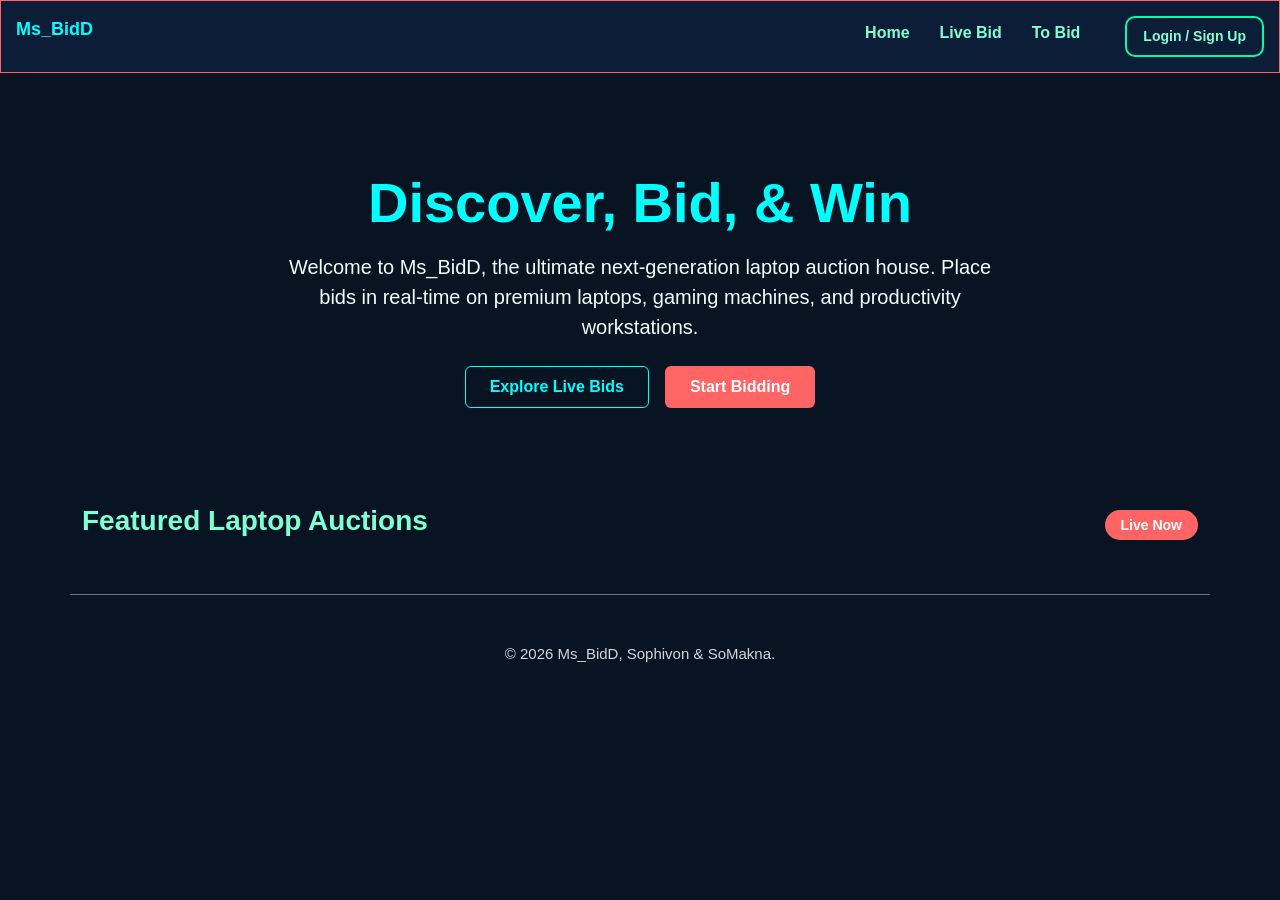
==== commit 4403dd2d: "Add files via upload" ====
--- a/index.html
+++ b/index.html
@@ -58,74 +58,8 @@
       <span class="badge rounded-pill px-3 py-2" style="background-color: #ff6565; font-size: 14px">Live Now</span>
     </div>
 
-    <div class="row g-4 featured-auction-grid">
-      <div class="col-md-4">
-        <div class="biddingCard">
-          <img src="https://i.pinimg.com/736x/dd/6b/e4/dd6be478c7fcd08d5438c5f512577419.jpg" alt="MacBook Pro 14 M5" />
-          <div class="p-2">
-            <h4 class="mt-3 text-white h5">MacBook Pro 14 M5</h4>
-            <p class="gridCardtext">1000GB SSD | 24GB RAM | By MSBIDD</p>
-            <div class="d-flex justify-content-between align-items-center mt-3">
-              <div>
-                <span class="text-secondary small d-block">Current Bid</span>
-                <strong style="color: rgb(45, 230, 169); font-size: 1.2rem">$1,850</strong>
-              </div>
-              <div class="btninfo p-0">
-                <button onclick="location.href = 'toBid.html'" style="width: 100px">
-                  Bid Now
-                </button>
-              </div>
-            </div>
-          </div>
-        </div>
-      </div>
-
-      <div class="col-md-4">
-        <div class="biddingCard">
-          <img src="https://i.pinimg.com/1200x/d3/3e/57/d33e570501f34c8924b9239bf9618d28.jpg"
-            alt="ASUS ROG Zephyrus G14" />
-          <div class="p-2">
-            <h4 class="mt-3 text-white h5">ASUS ROG Zephyrus G14</h4>
-            <p class="gridCardtext">
-              1TB SSD | 32GB RAM | RTX 4070 | By GameHub
-            </p>
-            <div class="d-flex justify-content-between align-items-center mt-3">
-              <div>
-                <span class="text-secondary small d-block">Current Bid</span>
-                <strong style="color: rgb(45, 230, 169); font-size: 1.2rem">$1,450</strong>
-              </div>
-              <div class="btninfo p-0">
-                <button onclick="location.href = 'toBid.html'" style="width: 100px">
-                  Bid Now
-                </button>
-              </div>
-            </div>
-          </div>
-        </div>
-      </div>
-
-      <div class="col-md-4">
-        <div class="biddingCard">
-          <img src="https://i.pinimg.com/736x/19/59/5d/19595dede86ed3a1136a698fb39b4333.jpg" alt="Dell XPS 13 Plus" />
-          <div class="p-2">
-            <h4 class="mt-3 text-white h5">Dell XPS 13 Plus</h4>
-            <p class="gridCardtext">
-              512GB SSD | 16GB RAM | OLED Touch | By TechVault
-            </p>
-            <div class="d-flex justify-content-between align-items-center mt-3">
-              <div>
-                <span class="text-secondary small d-block">Current Bid</span>
-                <strong style="color: rgb(45, 230, 169); font-size: 1.2rem">$980</strong>
-              </div>
-              <div class="btninfo p-0">
-                <button onclick="location.href = 'toBid.html'" style="width: 100px">
-                  Bid Now
-                </button>
-              </div>
-            </div>
-          </div>
-        </div>
-      </div>
+    <div class="row g-4 featured-auction-grid" id="featuredGrid">
+      <!-- Dynamically populated from database -->
     </div>
   </div>
 
@@ -334,6 +268,61 @@
         const modalInstance = bootstrap.Modal.getInstance(modalEl);
         modalInstance.hide();
       });
+
+      // Load Featured Laptops
+      async function loadFeaturedLaptops() {
+        try {
+          const res = await fetch("server.php?action=get_laptops");
+          const json = await res.json();
+          if (json.success && json.laptops) {
+            const grid = document.getElementById("featuredGrid");
+            grid.innerHTML = "";
+            
+            const featuredLaptops = json.laptops.slice(0, 3);
+            window.featuredLaptopsData = featuredLaptops;
+
+            featuredLaptops.forEach((laptop, i) => {
+              const col = document.createElement("div");
+              col.className = "col-md-4";
+              
+              let shortDesc = laptop.description.slice(0, 2).join(' | ');
+              
+              col.innerHTML = `
+                <div class="biddingCard">
+                  <img src="${laptop.img}" alt="${laptop.name}" />
+                  <div class="p-2">
+                    <h4 class="mt-3 text-white h5">${laptop.name}</h4>
+                    <p class="gridCardtext">${shortDesc} | By ${laptop.sellerName}</p>
+                    <div class="d-flex justify-content-between align-items-center mt-3">
+                      <div>
+                        <span class="text-secondary small d-block">Retail Price</span>
+                        <strong style="color: rgb(45, 230, 169); font-size: 1.2rem">$${laptop.retailedPriced.toLocaleString()}</strong>
+                      </div>
+                      <div class="btninfo p-0">
+                        <button onclick="goToLiveBid(${i})" style="width: 100px">
+                          Bid Now
+                        </button>
+                      </div>
+                    </div>
+                  </div>
+                </div>
+              `;
+              grid.appendChild(col);
+            });
+          }
+        } catch (e) {
+          console.error("Error loading featured laptops:", e);
+        }
+      }
+
+      window.goToLiveBid = function(index) {
+        if (window.featuredLaptopsData && window.featuredLaptopsData[index]) {
+          localStorage.setItem("selectedLaptop", JSON.stringify(window.featuredLaptopsData[index]));
+          window.location.href = "liveBid.php";
+        }
+      };
+
+      loadFeaturedLaptops();
     });
   </script>
 </body>
